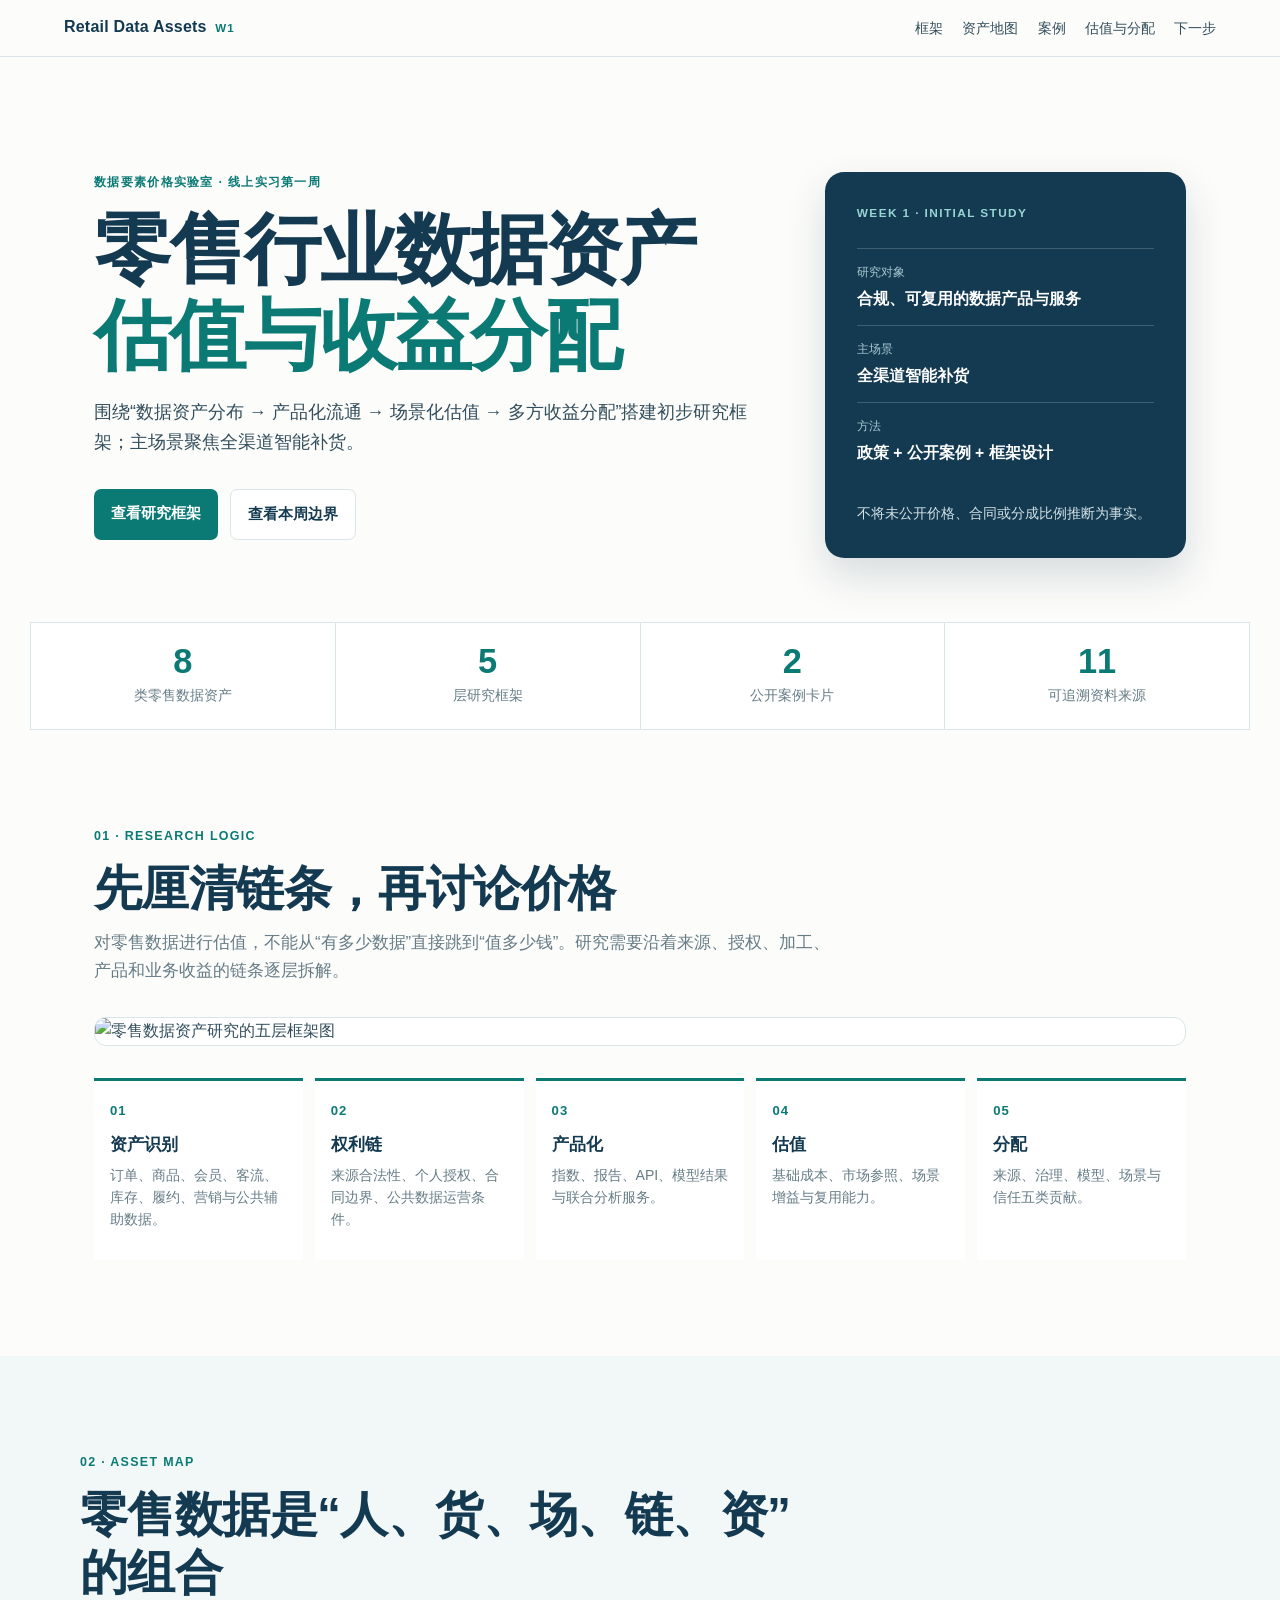
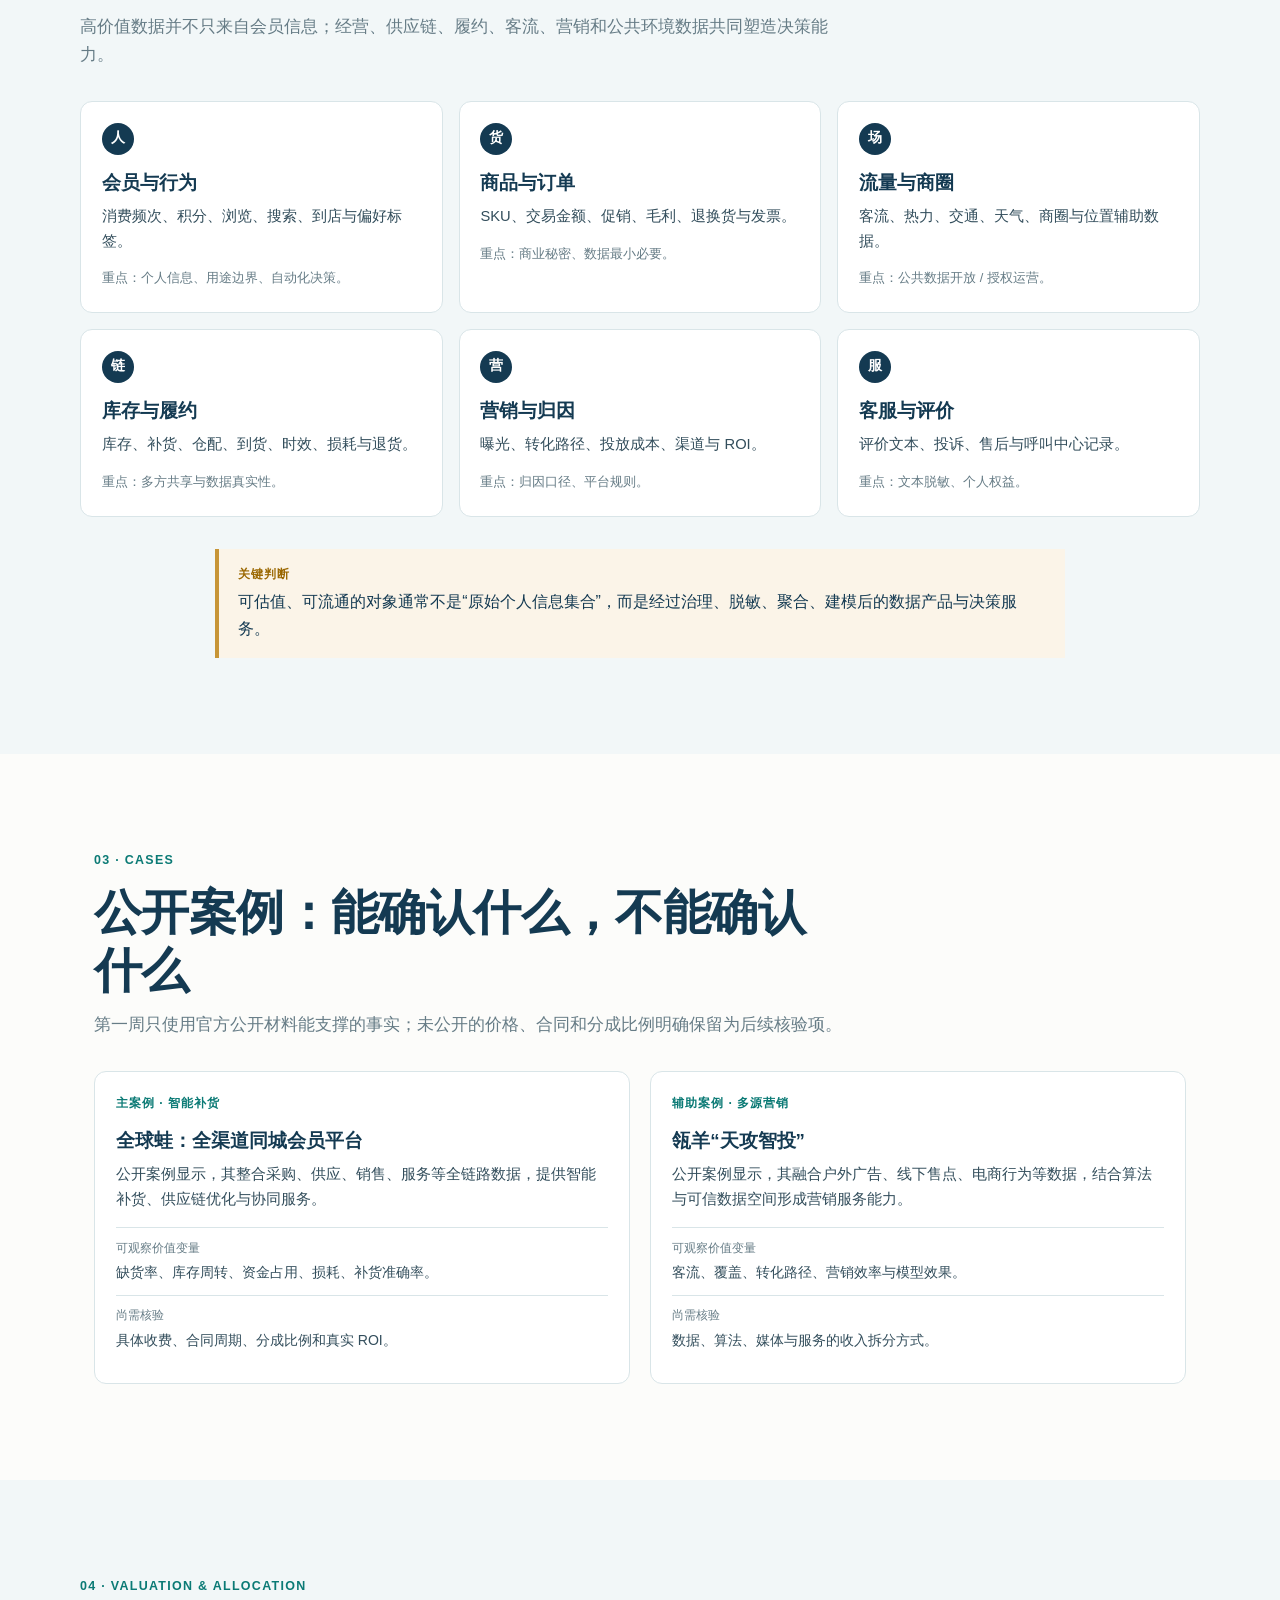
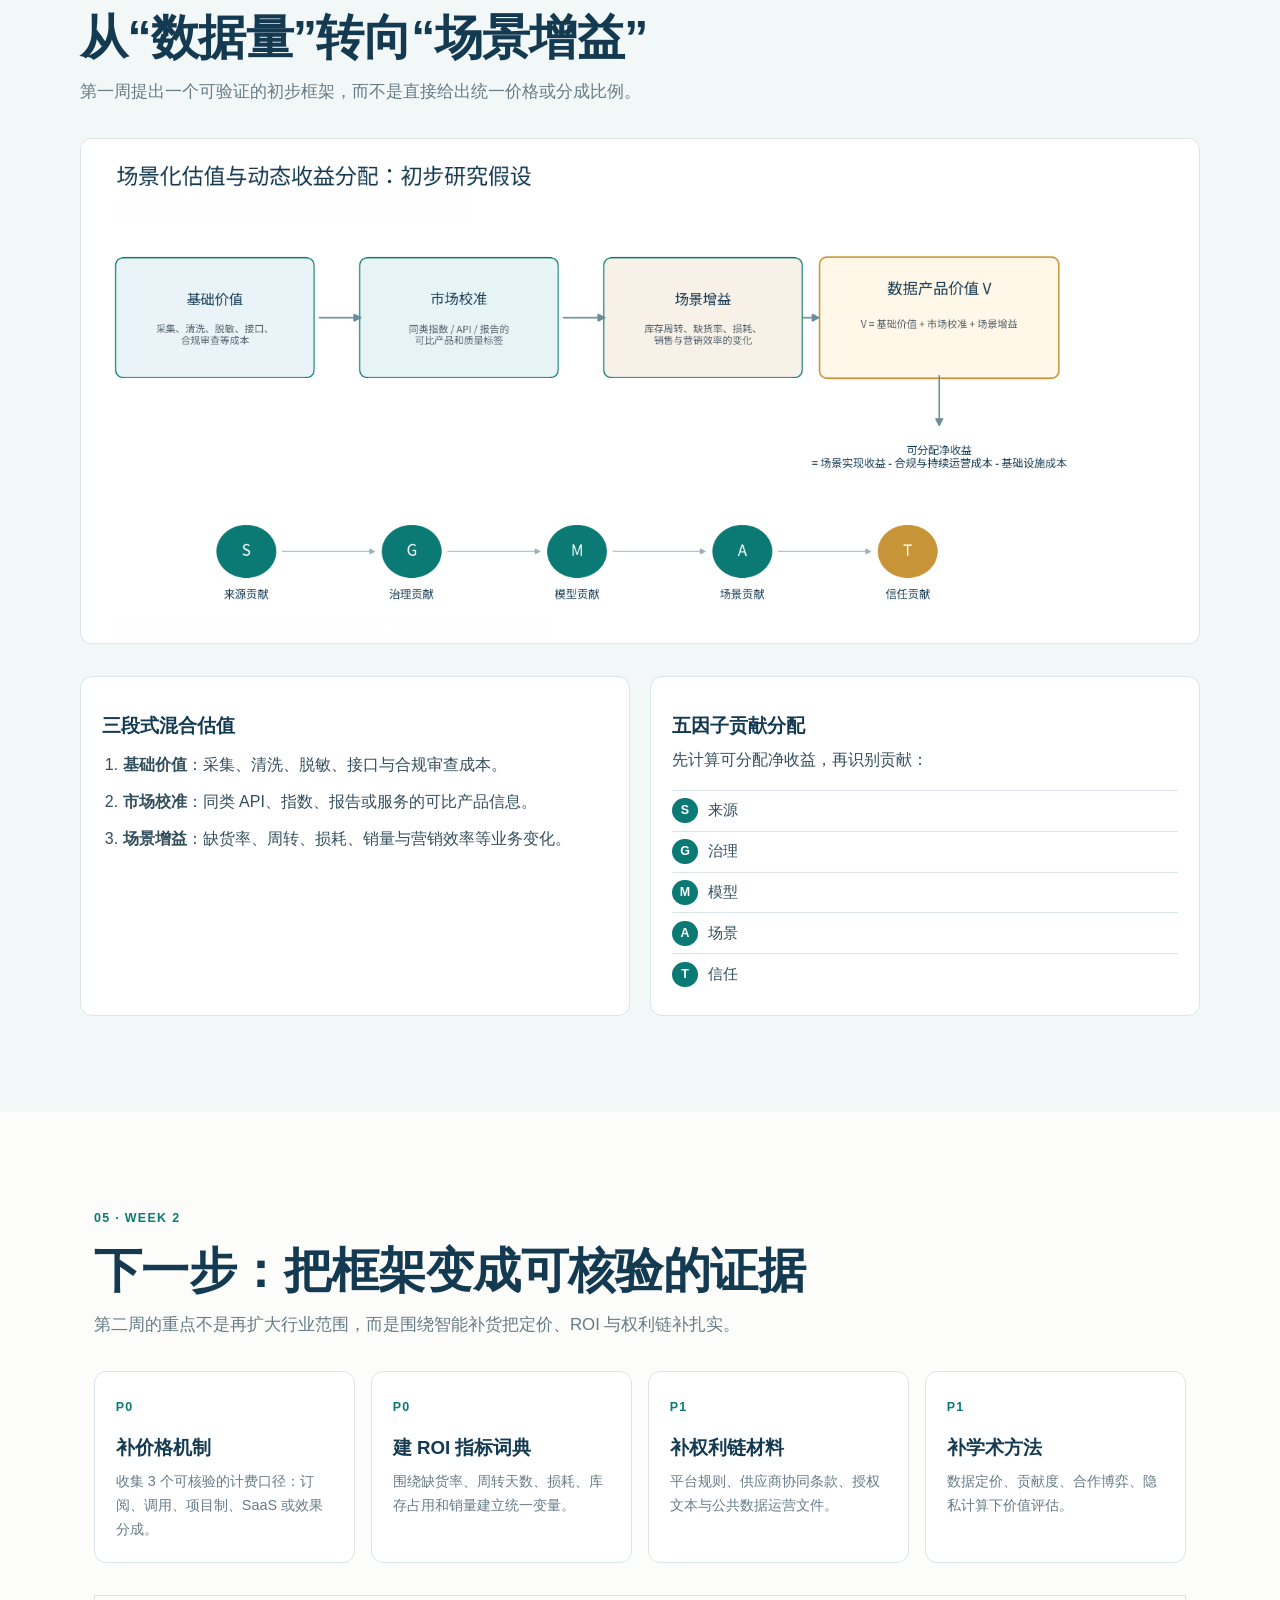
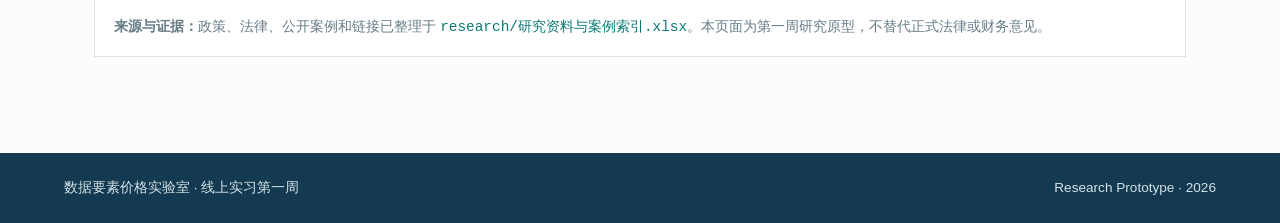
==== index.html @ a91ae18e "Add files via upload" ====
<!doctype html>
<html lang="zh-CN">
<head>
  <meta charset="utf-8">
  <meta name="viewport" content="width=device-width, initial-scale=1">
  <title>零售数据资产研究｜第一周</title>
  <meta name="description" content="数据要素价格实验室线上实习第一周：零售行业数据资产估值与收益分配研究。">
  <link rel="stylesheet" href="style.css">
</head>
<body>
  <header class="site-header">
    <a class="brand" href="#top">Retail Data Assets <span>W1</span></a>
    <nav aria-label="页面导航">
      <a href="#framework">框架</a>
      <a href="#assets">资产地图</a>
      <a href="#cases">案例</a>
      <a href="#valuation">估值与分配</a>
      <a href="#next">下一步</a>
    </nav>
  </header>

  <main id="top">
    <section class="hero">
      <div class="hero-copy">
        <p class="eyebrow">数据要素价格实验室 · 线上实习第一周</p>
        <h1>零售行业数据资产<br><em>估值与收益分配</em></h1>
        <p class="hero-lead">围绕“数据资产分布 → 产品化流通 → 场景化估值 → 多方收益分配”搭建初步研究框架；主场景聚焦全渠道智能补货。</p>
        <div class="hero-actions">
          <a class="button primary" href="#framework">查看研究框架</a>
          <a class="button secondary" href="#next">查看本周边界</a>
        </div>
      </div>
      <aside class="hero-panel">
        <div class="panel-topline">WEEK 1 · INITIAL STUDY</div>
        <dl>
          <div><dt>研究对象</dt><dd>合规、可复用的数据产品与服务</dd></div>
          <div><dt>主场景</dt><dd>全渠道智能补货</dd></div>
          <div><dt>方法</dt><dd>政策 + 公开案例 + 框架设计</dd></div>
        </dl>
        <p class="panel-note">不将未公开价格、合同或分成比例推断为事实。</p>
      </aside>
    </section>

    <section class="metrics" aria-label="研究范围摘要">
      <article><strong>8</strong><span>类零售数据资产</span></article>
      <article><strong>5</strong><span>层研究框架</span></article>
      <article><strong>2</strong><span>公开案例卡片</span></article>
      <article><strong>11</strong><span>可追溯资料来源</span></article>
    </section>

    <section id="framework" class="section">
      <div class="section-intro">
        <p class="eyebrow">01 · RESEARCH LOGIC</p>
        <h2>先厘清链条，再讨论价格</h2>
        <p>对零售数据进行估值，不能从“有多少数据”直接跳到“值多少钱”。研究需要沿着来源、授权、加工、产品和业务收益的链条逐层拆解。</p>
      </div>
      <img class="framework-visual" src="assets/figure_1_framework.png" alt="零售数据资产研究的五层框架图">
      <div class="framework-list">
        <article><b>01</b><h3>资产识别</h3><p>订单、商品、会员、客流、库存、履约、营销与公共辅助数据。</p></article>
        <article><b>02</b><h3>权利链</h3><p>来源合法性、个人授权、合同边界、公共数据运营条件。</p></article>
        <article><b>03</b><h3>产品化</h3><p>指数、报告、API、模型结果与联合分析服务。</p></article>
        <article><b>04</b><h3>估值</h3><p>基础成本、市场参照、场景增益与复用能力。</p></article>
        <article><b>05</b><h3>分配</h3><p>来源、治理、模型、场景与信任五类贡献。</p></article>
      </div>
    </section>

    <section id="assets" class="section band">
      <div class="section-intro">
        <p class="eyebrow">02 · ASSET MAP</p>
        <h2>零售数据是“人、货、场、链、资”的组合</h2>
        <p>高价值数据并不只来自会员信息；经营、供应链、履约、客流、营销和公共环境数据共同塑造决策能力。</p>
      </div>
      <div class="asset-grid">
        <article><span class="asset-tag">人</span><h3>会员与行为</h3><p>消费频次、积分、浏览、搜索、到店与偏好标签。</p><small>重点：个人信息、用途边界、自动化决策。</small></article>
        <article><span class="asset-tag">货</span><h3>商品与订单</h3><p>SKU、交易金额、促销、毛利、退换货与发票。</p><small>重点：商业秘密、数据最小必要。</small></article>
        <article><span class="asset-tag">场</span><h3>流量与商圈</h3><p>客流、热力、交通、天气、商圈与位置辅助数据。</p><small>重点：公共数据开放 / 授权运营。</small></article>
        <article><span class="asset-tag">链</span><h3>库存与履约</h3><p>库存、补货、仓配、到货、时效、损耗与退货。</p><small>重点：多方共享与数据真实性。</small></article>
        <article><span class="asset-tag">营</span><h3>营销与归因</h3><p>曝光、转化路径、投放成本、渠道与 ROI。</p><small>重点：归因口径、平台规则。</small></article>
        <article><span class="asset-tag">服</span><h3>客服与评价</h3><p>评价文本、投诉、售后与呼叫中心记录。</p><small>重点：文本脱敏、个人权益。</small></article>
      </div>
      <div class="insight-callout"><span>关键判断</span>可估值、可流通的对象通常不是“原始个人信息集合”，而是经过治理、脱敏、聚合、建模后的数据产品与决策服务。</div>
    </section>

    <section id="cases" class="section">
      <div class="section-intro">
        <p class="eyebrow">03 · CASES</p>
        <h2>公开案例：能确认什么，不能确认什么</h2>
        <p>第一周只使用官方公开材料能支撑的事实；未公开的价格、合同和分成比例明确保留为后续核验项。</p>
      </div>
      <div class="case-grid">
        <article class="case-card">
          <div class="case-label">主案例 · 智能补货</div>
          <h3>全球蛙：全渠道同城会员平台</h3>
          <p>公开案例显示，其整合采购、供应、销售、服务等全链路数据，提供智能补货、供应链优化与协同服务。</p>
          <dl>
            <div><dt>可观察价值变量</dt><dd>缺货率、库存周转、资金占用、损耗、补货准确率。</dd></div>
            <div><dt>尚需核验</dt><dd>具体收费、合同周期、分成比例和真实 ROI。</dd></div>
          </dl>
        </article>
        <article class="case-card">
          <div class="case-label">辅助案例 · 多源营销</div>
          <h3>瓴羊“天攻智投”</h3>
          <p>公开案例显示，其融合户外广告、线下售点、电商行为等数据，结合算法与可信数据空间形成营销服务能力。</p>
          <dl>
            <div><dt>可观察价值变量</dt><dd>客流、覆盖、转化路径、营销效率与模型效果。</dd></div>
            <div><dt>尚需核验</dt><dd>数据、算法、媒体与服务的收入拆分方式。</dd></div>
          </dl>
        </article>
      </div>
    </section>

    <section id="valuation" class="section band">
      <div class="section-intro">
        <p class="eyebrow">04 · VALUATION & ALLOCATION</p>
        <h2>从“数据量”转向“场景增益”</h2>
        <p>第一周提出一个可验证的初步框架，而不是直接给出统一价格或分成比例。</p>
      </div>
      <img class="framework-visual" src="assets/figure_3_valuation.png" alt="场景化估值与动态收益分配研究假设图">
      <div class="two-col">
        <article>
          <h3>三段式混合估值</h3>
          <ol>
            <li><b>基础价值</b>：采集、清洗、脱敏、接口与合规审查成本。</li>
            <li><b>市场校准</b>：同类 API、指数、报告或服务的可比产品信息。</li>
            <li><b>场景增益</b>：缺货率、周转、损耗、销量与营销效率等业务变化。</li>
          </ol>
        </article>
        <article>
          <h3>五因子贡献分配</h3>
          <p>先计算可分配净收益，再识别贡献：</p>
          <div class="factor-row"><span>S</span>来源</div>
          <div class="factor-row"><span>G</span>治理</div>
          <div class="factor-row"><span>M</span>模型</div>
          <div class="factor-row"><span>A</span>场景</div>
          <div class="factor-row"><span>T</span>信任</div>
        </article>
      </div>
    </section>

    <section id="next" class="section">
      <div class="section-intro">
        <p class="eyebrow">05 · WEEK 2</p>
        <h2>下一步：把框架变成可核验的证据</h2>
        <p>第二周的重点不是再扩大行业范围，而是围绕智能补货把定价、ROI 与权利链补扎实。</p>
      </div>
      <div class="roadmap">
        <article><b>P0</b><h3>补价格机制</h3><p>收集 3 个可核验的计费口径：订阅、调用、项目制、SaaS 或效果分成。</p></article>
        <article><b>P0</b><h3>建 ROI 指标词典</h3><p>围绕缺货率、周转天数、损耗、库存占用和销量建立统一变量。</p></article>
        <article><b>P1</b><h3>补权利链材料</h3><p>平台规则、供应商协同条款、授权文本与公共数据运营文件。</p></article>
        <article><b>P1</b><h3>补学术方法</h3><p>数据定价、贡献度、合作博弈、隐私计算下价值评估。</p></article>
      </div>
      <div class="sources-note">
        <strong>来源与证据：</strong>政策、法律、公开案例和链接已整理于 <code>research/研究资料与案例索引.xlsx</code>。本页面为第一周研究原型，不替代正式法律或财务意见。
      </div>
    </section>
  </main>

  <footer>
    <div>数据要素价格实验室 · 线上实习第一周</div>
    <div>Research Prototype · 2026</div>
  </footer>
  <script src="app.js"></script>
</body>
</html>
---- style.css ----
:root {
  --ink: #143A52;
  --ink-soft: #334E5C;
  --teal: #0B7A75;
  --cyan: #48B7C4;
  --paper: #FCFCFA;
  --mist: #F2F7F8;
  --sand: #FBF4E8;
  --line: #D9E5E8;
  --muted: #667C86;
  --white: #FFFFFF;
}
* { box-sizing: border-box; }
html { scroll-behavior: smooth; }
body {
  margin: 0; background: var(--paper); color: var(--ink-soft);
  font-family: "Noto Sans CJK SC", "Microsoft YaHei", Arial, sans-serif;
  line-height: 1.68;
}
.site-header {
  position: sticky; top: 0; z-index: 20;
  display: flex; justify-content: space-between; align-items: center;
  padding: 0.9rem clamp(1.2rem, 5vw, 5rem);
  background: rgba(252,252,250,.94); border-bottom: 1px solid var(--line);
  backdrop-filter: blur(12px);
}
.brand { color: var(--ink); font-weight: 800; text-decoration: none; letter-spacing: .2px; }
.brand span { margin-left: .25rem; color: var(--teal); font-size: .72rem; letter-spacing: 1px; }
nav { display: flex; gap: 1.2rem; }
nav a { color: var(--ink-soft); text-decoration: none; font-size: .9rem; }
nav a:hover { color: var(--teal); }
.hero {
  display: grid; grid-template-columns: 1.55fr .82fr; gap: 3rem;
  max-width: 1220px; margin: 0 auto; padding: clamp(4.5rem, 9vw, 8rem) clamp(1.25rem, 5vw, 5rem) 4rem;
}
.eyebrow { color: var(--teal); font-size: .78rem; font-weight: 800; letter-spacing: 1.3px; text-transform: uppercase; margin: 0 0 .8rem; }
h1,h2,h3,p { margin-top: 0; }
h1 { color: var(--ink); font-size: clamp(2.55rem, 6vw, 5.1rem); line-height: 1.12; letter-spacing: -1.8px; margin-bottom: 1.2rem; }
h1 em { color: var(--teal); font-style: normal; }
.hero-lead { font-size: 1.12rem; max-width: 43rem; color: var(--ink-soft); }
.hero-actions { display: flex; flex-wrap: wrap; gap: .8rem; margin-top: 2rem; }
.button { display: inline-block; text-decoration: none; padding: .75rem 1.05rem; border-radius: .45rem; font-weight: 700; font-size: .92rem; }
.primary { background: var(--teal); color: var(--white); }
.secondary { border: 1px solid var(--line); color: var(--ink); background: var(--white); }
.hero-panel { background: var(--ink); color: var(--white); border-radius: 1.2rem; padding: 2rem; align-self: end; box-shadow: 0 18px 40px rgba(20,58,82,.16); }
.panel-topline { color: #98D4D2; font-size: .74rem; letter-spacing: 1.4px; font-weight: 800; }
.hero-panel dl { margin: 1.5rem 0; }
.hero-panel dl div { border-top: 1px solid rgba(255,255,255,.18); padding: .8rem 0; }
.hero-panel dt { color: #A8C9D0; font-size: .78rem; }
.hero-panel dd { margin: .2rem 0 0; font-weight: 700; font-size: .98rem; }
.panel-note { color: #D2E1E5; font-size: .85rem; margin: 0; }
.metrics { display: grid; grid-template-columns: repeat(4,1fr); gap: 1px; max-width: 1220px; margin: 0 auto; background: var(--line); border: 1px solid var(--line); }
.metrics article { background: var(--white); text-align: center; padding: 1.35rem .8rem; }
.metrics strong { display:block; font-size: 2.15rem; color: var(--teal); line-height: 1; }
.metrics span { display:block; font-size: .86rem; color: var(--muted); margin-top: .35rem; }
.section { max-width: 1220px; margin: 0 auto; padding: 6rem clamp(1.25rem, 5vw, 5rem); }
.section-intro { max-width: 47rem; margin-bottom: 2rem; }
.section h2 { color: var(--ink); font-size: clamp(1.85rem,4vw,3rem); line-height:1.2; letter-spacing:-.6px; margin-bottom:.7rem; }
.section-intro > p:last-child { color: var(--muted); font-size:1.05rem; }
.band { max-width: none; background: var(--mist); padding-left: max(1.25rem, calc((100% - 1120px)/2)); padding-right: max(1.25rem, calc((100% - 1120px)/2)); }
.framework-visual { display:block; width:100%; margin: 1rem 0 2rem; border:1px solid var(--line); border-radius: .75rem; background: var(--white); }
.framework-list { display:grid; grid-template-columns: repeat(5,1fr); gap:.75rem; }
.framework-list article { border-top: 3px solid var(--teal); background:var(--white); padding:1rem; min-height: 11.4rem; }
.framework-list b { color:var(--teal); font-size:.82rem; letter-spacing:1px; }
.framework-list h3 { color:var(--ink); margin:.45rem 0 .35rem; font-size:1.05rem; }
.framework-list p { color:var(--muted); font-size:.88rem; line-height:1.55; margin:0; }
.asset-grid { display:grid; grid-template-columns: repeat(3,1fr); gap: 1rem; }
.asset-grid article, .case-card, .two-col article, .roadmap article { background:var(--white); border:1px solid var(--line); border-radius:.75rem; padding:1.3rem; }
.asset-tag { display:inline-flex; width:2rem; height:2rem; align-items:center; justify-content:center; border-radius:50%; background:var(--ink); color:var(--white); font-size:.85rem; font-weight:800; }
.asset-grid h3, .case-card h3, .two-col h3, .roadmap h3 { color:var(--ink); margin: .75rem 0 .35rem; }
.asset-grid p, .case-card p { color:var(--ink-soft); font-size:.92rem; margin-bottom:.7rem; }
.asset-grid small { color:var(--muted); font-size:.8rem; }
.insight-callout { max-width: 850px; margin: 2rem auto 0; color: var(--ink); background: var(--sand); border-left: 4px solid #C79537; padding: 1rem 1.2rem; }
.insight-callout span { display:block; color:#9A6700; font-size:.72rem; font-weight:800; letter-spacing:1px; text-transform:uppercase; margin-bottom:.3rem; }
.case-grid, .two-col { display:grid; grid-template-columns: repeat(2,1fr); gap:1.3rem; }
.case-label { color:var(--teal); font-size:.76rem; font-weight:800; letter-spacing:1px; }
.case-card dl { margin: 1rem 0 0; }
.case-card dl div { border-top:1px solid var(--line); padding:.6rem 0; }
.case-card dt { color:var(--muted); font-size:.75rem; }
.case-card dd { margin:.2rem 0 0; font-size:.88rem; color:var(--ink-soft); }
.two-col ol { margin:0; padding-left:1.3rem; }
.two-col li { margin:.65rem 0; color:var(--ink-soft); }
.factor-row { display:flex; align-items:center; gap:.65rem; border-top:1px solid var(--line); padding:.45rem 0; font-size:.92rem; }
.factor-row span { display:inline-flex; align-items:center; justify-content:center; width:1.6rem; height:1.6rem; border-radius:50%; background:var(--teal); color:var(--white); font-size:.78rem; font-weight:800; }
.roadmap { display:grid; grid-template-columns: repeat(4,1fr); gap:1rem; }
.roadmap b { color:var(--teal); font-size:.78rem; letter-spacing:1.2px; }
.roadmap p { color:var(--muted); font-size:.9rem; margin-bottom:0; }
.sources-note { margin-top:2rem; padding:1.1rem 1.2rem; border:1px solid var(--line); background:var(--white); font-size:.9rem; color:var(--muted); }
code { color:var(--teal); }
footer { background:var(--ink); color:#D2E1E5; display:flex; justify-content:space-between; gap:1rem; padding:1.5rem clamp(1.25rem,5vw,5rem); font-size:.85rem; }

@media (max-width: 900px) {
  nav { display:none; }
  .hero { grid-template-columns:1fr; gap:2rem; }
  .metrics { grid-template-columns:repeat(2,1fr); margin:0 1.25rem; }
  .framework-list, .roadmap { grid-template-columns:repeat(2,1fr); }
  .asset-grid { grid-template-columns:repeat(2,1fr); }
}
@media (max-width: 600px) {
  .hero { padding-top:4rem; }
  .metrics { margin:0; }
  .framework-list, .asset-grid, .case-grid, .two-col, .roadmap { grid-template-columns:1fr; }
  .section { padding-top:4.25rem; padding-bottom:4.25rem; }
  footer { flex-direction:column; }
}
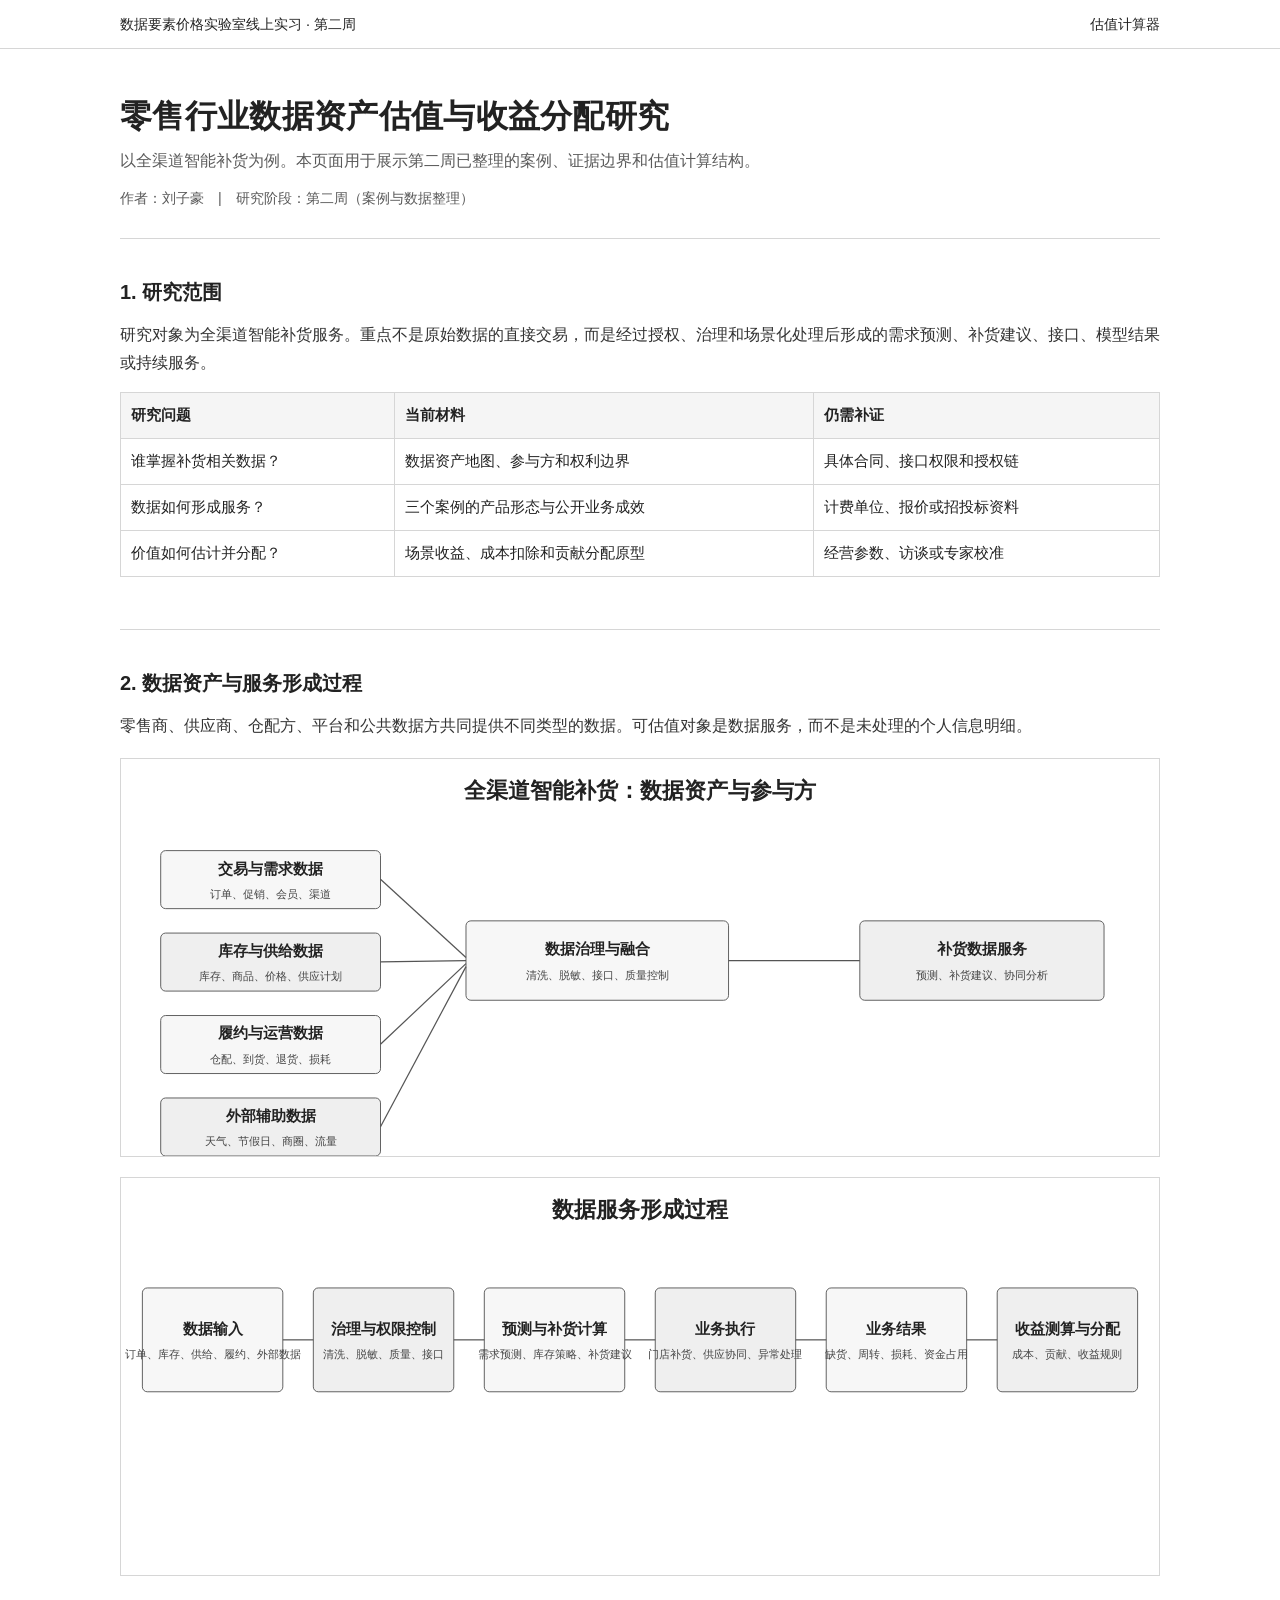
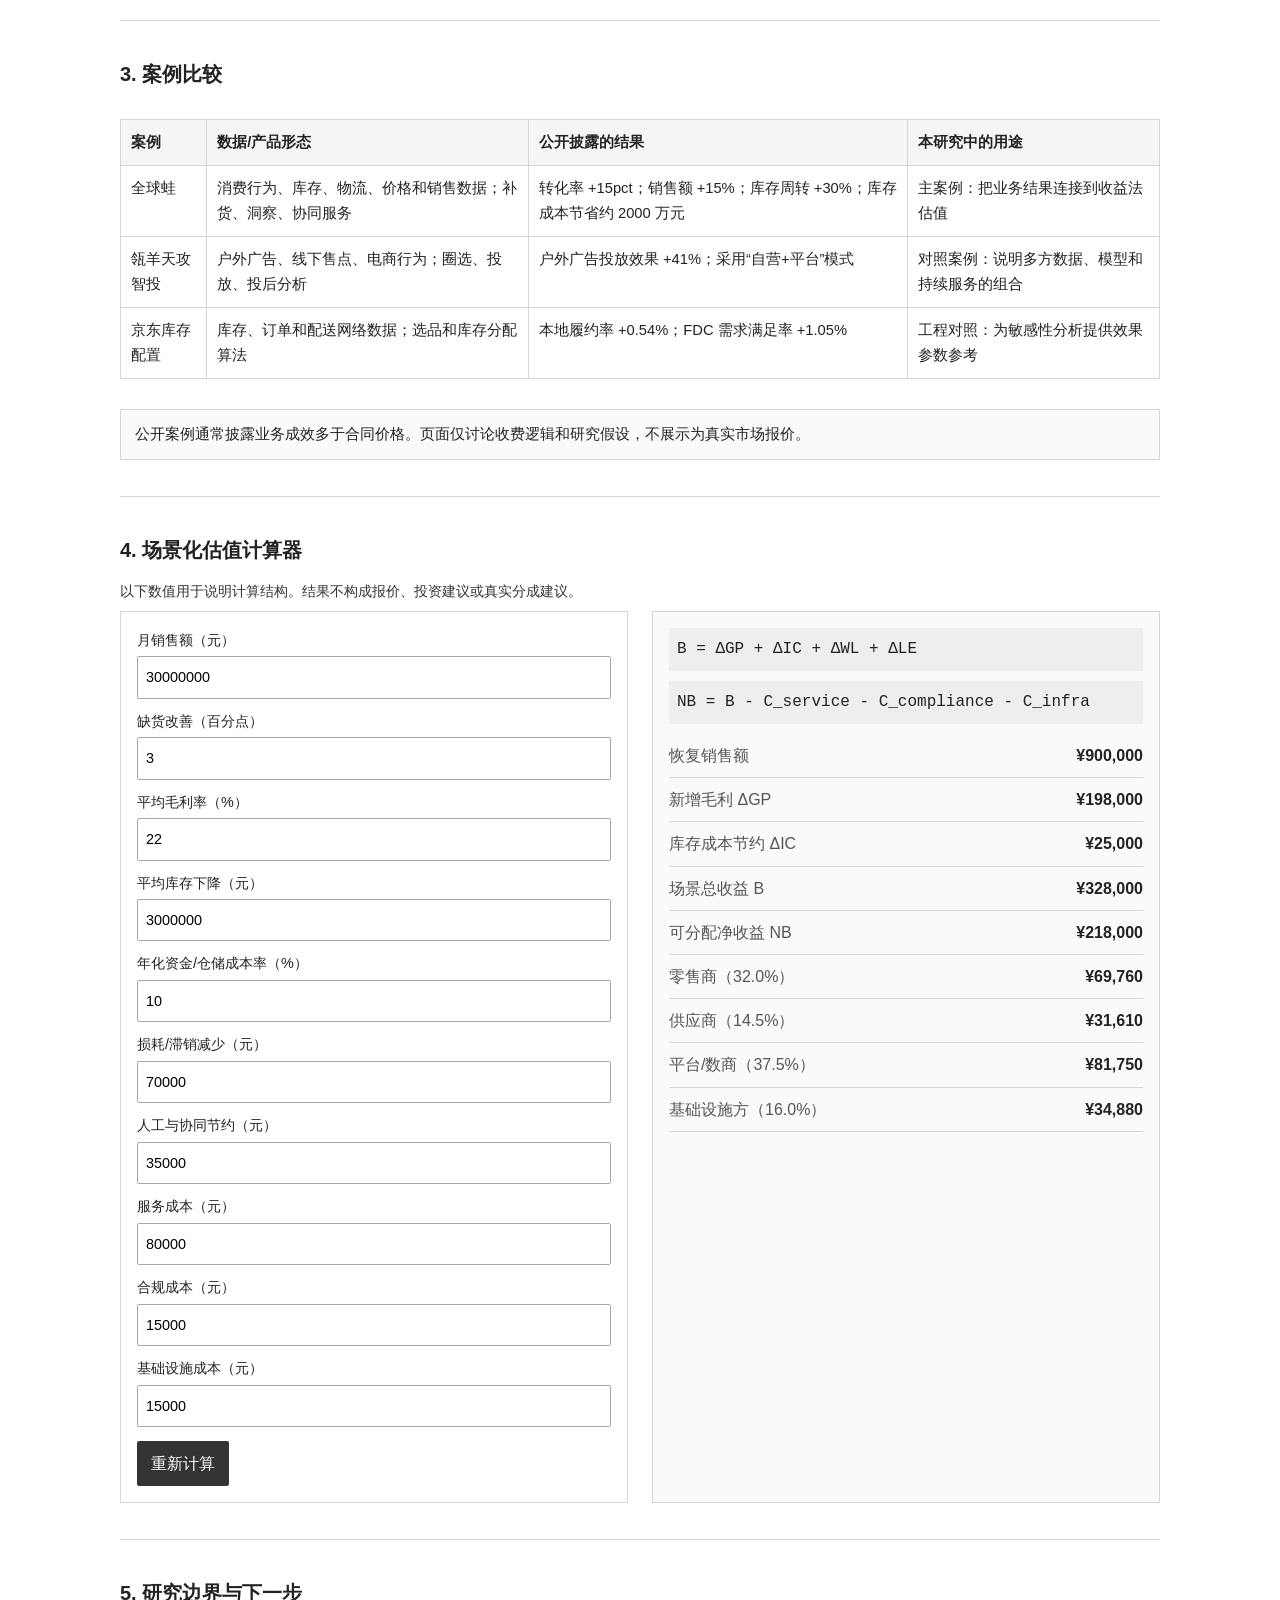
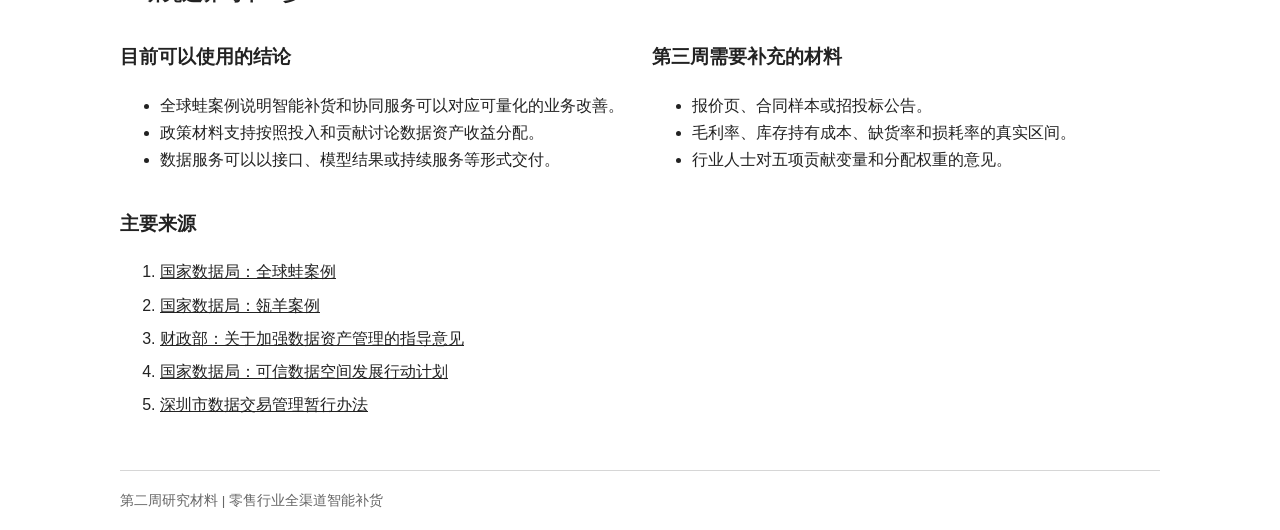
==== commit 455d2c8e: "Add files via upload" ====
--- a/index.html
+++ b/index.html
@@ -1,164 +1 @@
-<!doctype html>
-<html lang="zh-CN">
-<head>
-  <meta charset="utf-8">
-  <meta name="viewport" content="width=device-width, initial-scale=1">
-  <title>零售数据资产研究｜第一周</title>
-  <meta name="description" content="数据要素价格实验室线上实习第一周：零售行业数据资产估值与收益分配研究。">
-  <link rel="stylesheet" href="style.css">
-</head>
-<body>
-  <header class="site-header">
-    <a class="brand" href="#top">Retail Data Assets <span>W1</span></a>
-    <nav aria-label="页面导航">
-      <a href="#framework">框架</a>
-      <a href="#assets">资产地图</a>
-      <a href="#cases">案例</a>
-      <a href="#valuation">估值与分配</a>
-      <a href="#next">下一步</a>
-    </nav>
-  </header>
-
-  <main id="top">
-    <section class="hero">
-      <div class="hero-copy">
-        <p class="eyebrow">数据要素价格实验室 · 线上实习第一周</p>
-        <h1>零售行业数据资产<br><em>估值与收益分配</em></h1>
-        <p class="hero-lead">围绕“数据资产分布 → 产品化流通 → 场景化估值 → 多方收益分配”搭建初步研究框架；主场景聚焦全渠道智能补货。</p>
-        <div class="hero-actions">
-          <a class="button primary" href="#framework">查看研究框架</a>
-          <a class="button secondary" href="#next">查看本周边界</a>
-        </div>
-      </div>
-      <aside class="hero-panel">
-        <div class="panel-topline">WEEK 1 · INITIAL STUDY</div>
-        <dl>
-          <div><dt>研究对象</dt><dd>合规、可复用的数据产品与服务</dd></div>
-          <div><dt>主场景</dt><dd>全渠道智能补货</dd></div>
-          <div><dt>方法</dt><dd>政策 + 公开案例 + 框架设计</dd></div>
-        </dl>
-        <p class="panel-note">不将未公开价格、合同或分成比例推断为事实。</p>
-      </aside>
-    </section>
-
-    <section class="metrics" aria-label="研究范围摘要">
-      <article><strong>8</strong><span>类零售数据资产</span></article>
-      <article><strong>5</strong><span>层研究框架</span></article>
-      <article><strong>2</strong><span>公开案例卡片</span></article>
-      <article><strong>11</strong><span>可追溯资料来源</span></article>
-    </section>
-
-    <section id="framework" class="section">
-      <div class="section-intro">
-        <p class="eyebrow">01 · RESEARCH LOGIC</p>
-        <h2>先厘清链条，再讨论价格</h2>
-        <p>对零售数据进行估值，不能从“有多少数据”直接跳到“值多少钱”。研究需要沿着来源、授权、加工、产品和业务收益的链条逐层拆解。</p>
-      </div>
-      <img class="framework-visual" src="assets/figure_1_framework.png" alt="零售数据资产研究的五层框架图">
-      <div class="framework-list">
-        <article><b>01</b><h3>资产识别</h3><p>订单、商品、会员、客流、库存、履约、营销与公共辅助数据。</p></article>
-        <article><b>02</b><h3>权利链</h3><p>来源合法性、个人授权、合同边界、公共数据运营条件。</p></article>
-        <article><b>03</b><h3>产品化</h3><p>指数、报告、API、模型结果与联合分析服务。</p></article>
-        <article><b>04</b><h3>估值</h3><p>基础成本、市场参照、场景增益与复用能力。</p></article>
-        <article><b>05</b><h3>分配</h3><p>来源、治理、模型、场景与信任五类贡献。</p></article>
-      </div>
-    </section>
-
-    <section id="assets" class="section band">
-      <div class="section-intro">
-        <p class="eyebrow">02 · ASSET MAP</p>
-        <h2>零售数据是“人、货、场、链、资”的组合</h2>
-        <p>高价值数据并不只来自会员信息；经营、供应链、履约、客流、营销和公共环境数据共同塑造决策能力。</p>
-      </div>
-      <div class="asset-grid">
-        <article><span class="asset-tag">人</span><h3>会员与行为</h3><p>消费频次、积分、浏览、搜索、到店与偏好标签。</p><small>重点：个人信息、用途边界、自动化决策。</small></article>
-        <article><span class="asset-tag">货</span><h3>商品与订单</h3><p>SKU、交易金额、促销、毛利、退换货与发票。</p><small>重点：商业秘密、数据最小必要。</small></article>
-        <article><span class="asset-tag">场</span><h3>流量与商圈</h3><p>客流、热力、交通、天气、商圈与位置辅助数据。</p><small>重点：公共数据开放 / 授权运营。</small></article>
-        <article><span class="asset-tag">链</span><h3>库存与履约</h3><p>库存、补货、仓配、到货、时效、损耗与退货。</p><small>重点：多方共享与数据真实性。</small></article>
-        <article><span class="asset-tag">营</span><h3>营销与归因</h3><p>曝光、转化路径、投放成本、渠道与 ROI。</p><small>重点：归因口径、平台规则。</small></article>
-        <article><span class="asset-tag">服</span><h3>客服与评价</h3><p>评价文本、投诉、售后与呼叫中心记录。</p><small>重点：文本脱敏、个人权益。</small></article>
-      </div>
-      <div class="insight-callout"><span>关键判断</span>可估值、可流通的对象通常不是“原始个人信息集合”，而是经过治理、脱敏、聚合、建模后的数据产品与决策服务。</div>
-    </section>
-
-    <section id="cases" class="section">
-      <div class="section-intro">
-        <p class="eyebrow">03 · CASES</p>
-        <h2>公开案例：能确认什么，不能确认什么</h2>
-        <p>第一周只使用官方公开材料能支撑的事实；未公开的价格、合同和分成比例明确保留为后续核验项。</p>
-      </div>
-      <div class="case-grid">
-        <article class="case-card">
-          <div class="case-label">主案例 · 智能补货</div>
-          <h3>全球蛙：全渠道同城会员平台</h3>
-          <p>公开案例显示，其整合采购、供应、销售、服务等全链路数据，提供智能补货、供应链优化与协同服务。</p>
-          <dl>
-            <div><dt>可观察价值变量</dt><dd>缺货率、库存周转、资金占用、损耗、补货准确率。</dd></div>
-            <div><dt>尚需核验</dt><dd>具体收费、合同周期、分成比例和真实 ROI。</dd></div>
-          </dl>
-        </article>
-        <article class="case-card">
-          <div class="case-label">辅助案例 · 多源营销</div>
-          <h3>瓴羊“天攻智投”</h3>
-          <p>公开案例显示，其融合户外广告、线下售点、电商行为等数据，结合算法与可信数据空间形成营销服务能力。</p>
-          <dl>
-            <div><dt>可观察价值变量</dt><dd>客流、覆盖、转化路径、营销效率与模型效果。</dd></div>
-            <div><dt>尚需核验</dt><dd>数据、算法、媒体与服务的收入拆分方式。</dd></div>
-          </dl>
-        </article>
-      </div>
-    </section>
-
-    <section id="valuation" class="section band">
-      <div class="section-intro">
-        <p class="eyebrow">04 · VALUATION & ALLOCATION</p>
-        <h2>从“数据量”转向“场景增益”</h2>
-        <p>第一周提出一个可验证的初步框架，而不是直接给出统一价格或分成比例。</p>
-      </div>
-      <img class="framework-visual" src="assets/figure_3_valuation.png" alt="场景化估值与动态收益分配研究假设图">
-      <div class="two-col">
-        <article>
-          <h3>三段式混合估值</h3>
-          <ol>
-            <li><b>基础价值</b>：采集、清洗、脱敏、接口与合规审查成本。</li>
-            <li><b>市场校准</b>：同类 API、指数、报告或服务的可比产品信息。</li>
-            <li><b>场景增益</b>：缺货率、周转、损耗、销量与营销效率等业务变化。</li>
-          </ol>
-        </article>
-        <article>
-          <h3>五因子贡献分配</h3>
-          <p>先计算可分配净收益，再识别贡献：</p>
-          <div class="factor-row"><span>S</span>来源</div>
-          <div class="factor-row"><span>G</span>治理</div>
-          <div class="factor-row"><span>M</span>模型</div>
-          <div class="factor-row"><span>A</span>场景</div>
-          <div class="factor-row"><span>T</span>信任</div>
-        </article>
-      </div>
-    </section>
-
-    <section id="next" class="section">
-      <div class="section-intro">
-        <p class="eyebrow">05 · WEEK 2</p>
-        <h2>下一步：把框架变成可核验的证据</h2>
-        <p>第二周的重点不是再扩大行业范围，而是围绕智能补货把定价、ROI 与权利链补扎实。</p>
-      </div>
-      <div class="roadmap">
-        <article><b>P0</b><h3>补价格机制</h3><p>收集 3 个可核验的计费口径：订阅、调用、项目制、SaaS 或效果分成。</p></article>
-        <article><b>P0</b><h3>建 ROI 指标词典</h3><p>围绕缺货率、周转天数、损耗、库存占用和销量建立统一变量。</p></article>
-        <article><b>P1</b><h3>补权利链材料</h3><p>平台规则、供应商协同条款、授权文本与公共数据运营文件。</p></article>
-        <article><b>P1</b><h3>补学术方法</h3><p>数据定价、贡献度、合作博弈、隐私计算下价值评估。</p></article>
-      </div>
-      <div class="sources-note">
-        <strong>来源与证据：</strong>政策、法律、公开案例和链接已整理于 <code>research/研究资料与案例索引.xlsx</code>。本页面为第一周研究原型，不替代正式法律或财务意见。
-      </div>
-    </section>
-  </main>
-
-  <footer>
-    <div>数据要素价格实验室 · 线上实习第一周</div>
-    <div>Research Prototype · 2026</div>
-  </footer>
-  <script src="app.js"></script>
-</body>
-</html>
+<!doctype html><html lang="zh-CN"><head><meta charset="utf-8"><meta name="viewport" content="width=device-width,initial-scale=1"><title>全渠道智能补货研究（第二周）</title><link rel="stylesheet" href="styles.css"></head><body><div class="topbar"><div class="topbar-inner"><span>数据要素价格实验室线上实习 · 第二周</span><a href="#calculator">估值计算器</a></div></div><main class="container"><header class="page-head"><h1>零售行业数据资产估值与收益分配研究</h1><p>以全渠道智能补货为例。本页面用于展示第二周已整理的案例、证据边界和估值计算结构。</p><div class="meta">作者：刘子豪　|　研究阶段：第二周（案例与数据整理）</div></header><section class="section"><h2>1. 研究范围</h2><p>研究对象为全渠道智能补货服务。重点不是原始数据的直接交易，而是经过授权、治理和场景化处理后形成的需求预测、补货建议、接口、模型结果或持续服务。</p><table><thead><tr><th>研究问题</th><th>当前材料</th><th>仍需补证</th></tr></thead><tbody><tr><td>谁掌握补货相关数据？</td><td>数据资产地图、参与方和权利边界</td><td>具体合同、接口权限和授权链</td></tr><tr><td>数据如何形成服务？</td><td>三个案例的产品形态与公开业务成效</td><td>计费单位、报价或招投标资料</td></tr><tr><td>价值如何估计并分配？</td><td>场景收益、成本扣除和贡献分配原型</td><td>经营参数、访谈或专家校准</td></tr></tbody></table></section><section class="section"><h2>2. 数据资产与服务形成过程</h2><p>零售商、供应商、仓配方、平台和公共数据方共同提供不同类型的数据。可估值对象是数据服务，而不是未处理的个人信息明细。</p><img class="figure" src="assets/data_asset_map.svg" alt="数据资产与参与方"><img class="figure" src="assets/data_flow.svg" alt="数据服务形成过程"></section><section class="section"><h2>3. 案例比较</h2><div class="case-table"><table><thead><tr><th>案例</th><th>数据/产品形态</th><th>公开披露的结果</th><th>本研究中的用途</th></tr></thead><tbody><tr><td>全球蛙</td><td>消费行为、库存、物流、价格和销售数据；补货、洞察、协同服务</td><td>转化率 +15pct；销售额 +15%；库存周转 +30%；库存成本节省约 2000 万元</td><td>主案例：把业务结果连接到收益法估值</td></tr><tr><td>瓴羊天攻智投</td><td>户外广告、线下售点、电商行为；圈选、投放、投后分析</td><td>户外广告投放效果 +41%；采用“自营+平台”模式</td><td>对照案例：说明多方数据、模型和持续服务的组合</td></tr><tr><td>京东库存配置</td><td>库存、订单和配送网络数据；选品和库存分配算法</td><td>本地履约率 +0.54%；FDC 需求满足率 +1.05%</td><td>工程对照：为敏感性分析提供效果参数参考</td></tr></tbody></table></div><div class="note">公开案例通常披露业务成效多于合同价格。页面仅讨论收费逻辑和研究假设，不展示为真实市场报价。</div></section><section class="section" id="calculator"><h2>4. 场景化估值计算器</h2><p class="small">以下数值用于说明计算结构。结果不构成报价、投资建议或真实分成建议。</p><div class="calc-wrap"><form class="calc-form" id="calcForm"><label>月销售额（元）<input id="sales" type="number" value="30000000" min="0" step="10000"></label><label>缺货改善（百分点）<input id="stockout" type="number" value="3" min="0" max="100" step="0.1"></label><label>平均毛利率（%）<input id="margin" type="number" value="22" min="0" max="100" step="0.1"></label><label>平均库存下降（元）<input id="inventory" type="number" value="3000000" min="0" step="10000"></label><label>年化资金/仓储成本率（%）<input id="carry" type="number" value="10" min="0" max="100" step="0.1"></label><label>损耗/滞销减少（元）<input id="waste" type="number" value="70000" min="0" step="1000"></label><label>人工与协同节约（元）<input id="labor" type="number" value="35000" min="0" step="1000"></label><label>服务成本（元）<input id="service" type="number" value="80000" min="0" step="1000"></label><label>合规成本（元）<input id="compliance" type="number" value="15000" min="0" step="1000"></label><label>基础设施成本（元）<input id="infra" type="number" value="15000" min="0" step="1000"></label><button type="submit">重新计算</button></form><div class="result"><div class="formula">B = ΔGP + ΔIC + ΔWL + ΔLE</div><div class="formula">NB = B - C_service - C_compliance - C_infra</div><dl><div><dt>恢复销售额</dt><dd id="recoveredSales">-</dd></div><div><dt>新增毛利 ΔGP</dt><dd id="grossProfit">-</dd></div><div><dt>库存成本节约 ΔIC</dt><dd id="inventorySaving">-</dd></div><div><dt>场景总收益 B</dt><dd id="benefit">-</dd></div><div><dt>可分配净收益 NB</dt><dd id="netBenefit">-</dd></div><div><dt>零售商（32.0%）</dt><dd id="retailerShare">-</dd></div><div><dt>供应商（14.5%）</dt><dd id="supplierShare">-</dd></div><div><dt>平台/数商（37.5%）</dt><dd id="platformShare">-</dd></div><div><dt>基础设施方（16.0%）</dt><dd id="infraShare">-</dd></div></dl></div></div></section><section class="section"><h2>5. 研究边界与下一步</h2><div class="grid-2"><div><h3>目前可以使用的结论</h3><ul><li>全球蛙案例说明智能补货和协同服务可以对应可量化的业务改善。</li><li>政策材料支持按照投入和贡献讨论数据资产收益分配。</li><li>数据服务可以以接口、模型结果或持续服务等形式交付。</li></ul></div><div><h3>第三周需要补充的材料</h3><ul><li>报价页、合同样本或招投标公告。</li><li>毛利率、库存持有成本、缺货率和损耗率的真实区间。</li><li>行业人士对五项贡献变量和分配权重的意见。</li></ul></div></div><h3>主要来源</h3><ol class="references"><li><a href="https://www.nda.gov.cn/sjj/zhuanti/ztsjysx/sjysal/0918/20240918140928064199012_pc.html" target="_blank">国家数据局：全球蛙案例</a></li><li><a href="https://www.nda.gov.cn/sjj/ywpd/zcgh/0124/20250124163706329985560_pc.html" target="_blank">国家数据局：瓴羊案例</a></li><li><a href="https://zcpgzx.mof.gov.cn/zcfg/202401/t20240112_3925778.htm" target="_blank">财政部：关于加强数据资产管理的指导意见</a></li><li><a href="https://www.nda.gov.cn/sjj/xxgk/gknr/ghjh/1125/ff808081-92b8a4f1-0193-612f2a6d-04c4.pdf" target="_blank">国家数据局：可信数据空间发展行动计划</a></li><li><a href="https://fgw.sz.gov.cn/gkmlpt/content/10/10454/post_10454243.html" target="_blank">深圳市数据交易管理暂行办法</a></li></ol></section><footer>第二周研究材料 | 零售行业全渠道智能补货</footer></main><script src="app.js"></script></body></html>
--- a/styles.css
+++ b/styles.css
@@ -0,0 +1,2 @@
+
+:root{--ink:#222;--muted:#5a5a5a;--line:#d6d6d6;--light:#f5f5f5;--lighter:#fafafa;--focus:#444}*{box-sizing:border-box}html{scroll-behavior:smooth}body{margin:0;background:#fff;color:var(--ink);font-family:"Noto Sans CJK SC","Microsoft YaHei",Arial,sans-serif;line-height:1.7}.topbar{border-bottom:1px solid var(--line);background:#fff}.topbar-inner{max-width:1080px;margin:0 auto;padding:12px 20px;display:flex;justify-content:space-between;align-items:center;font-size:.9rem}.topbar a{color:#222;text-decoration:none}.container{max-width:1080px;margin:0 auto;padding:0 20px}.page-head{padding:46px 0 28px;border-bottom:1px solid var(--line)}.page-head h1{font-size:2rem;line-height:1.35;margin:0 0 8px;font-weight:600;letter-spacing:.01em}.page-head p{margin:0;color:var(--muted);max-width:800px}.meta{font-size:.9rem;color:var(--muted);margin-top:12px}.section{padding:36px 0;border-bottom:1px solid var(--line)}.section h2{font-size:1.25rem;margin:0 0 12px;font-weight:600}.section p{margin:7px 0;color:#333}.small{font-size:.9rem;color:var(--muted)}table{width:100%;border-collapse:collapse;margin:16px 0;font-size:.92rem}th,td{border:1px solid var(--line);padding:10px;vertical-align:top;text-align:left}th{background:var(--light);font-weight:600}.grid-2{display:grid;grid-template-columns:1fr 1fr;gap:24px}.figure{width:100%;border:1px solid var(--line);margin-top:12px;background:#fff}.case-table{overflow-x:auto}.note{border:1px solid var(--line);background:var(--lighter);padding:12px 14px;margin-top:14px;font-size:.92rem}.calc-wrap{display:grid;grid-template-columns:1fr 1fr;gap:24px}.calc-form{border:1px solid var(--line);padding:16px;background:#fff}.calc-form label{display:block;font-size:.9rem;margin:0 0 10px}.calc-form input{display:block;width:100%;margin-top:4px;padding:8px;border:1px solid #aaa;border-radius:2px;font:inherit}.calc-form button{background:#333;color:#fff;border:0;padding:9px 14px;border-radius:2px;font:inherit;cursor:pointer;margin-top:4px}.result{border:1px solid var(--line);padding:16px;background:var(--lighter)}.formula{font-family:ui-monospace,SFMono-Regular,Consolas,monospace;background:#eee;padding:8px;margin:0 0 10px;white-space:nowrap;overflow:auto}.result dl{margin:0}.result dl div{display:flex;justify-content:space-between;gap:12px;border-bottom:1px solid var(--line);padding:8px 0}.result dt{color:#555}.result dd{margin:0;font-weight:600}.references li{margin:6px 0}.references a{color:#222;word-break:break-all}footer{padding:18px 0;color:#666;font-size:.85rem}@media(max-width:760px){.grid-2,.calc-wrap{grid-template-columns:1fr}.topbar-inner{gap:12px}.page-head{padding-top:32px}.page-head h1{font-size:1.55rem}table{font-size:.83rem}}
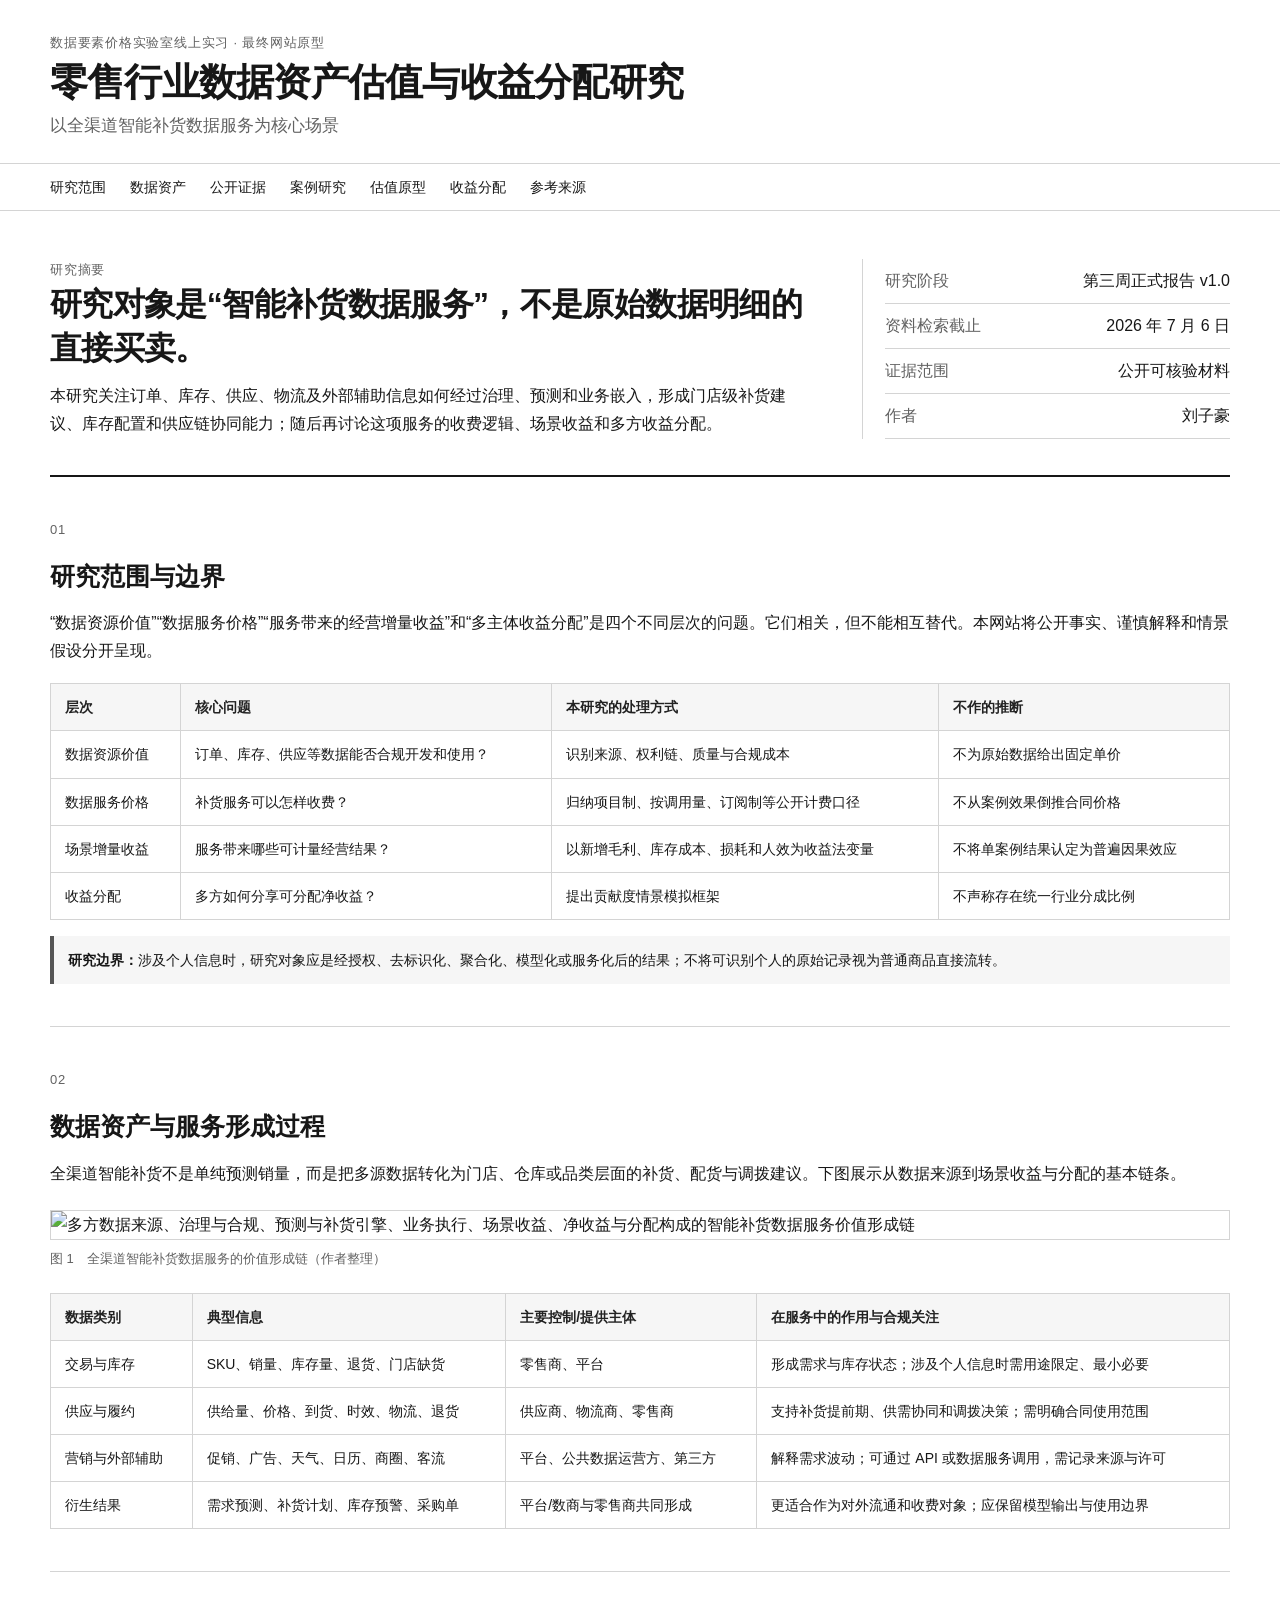
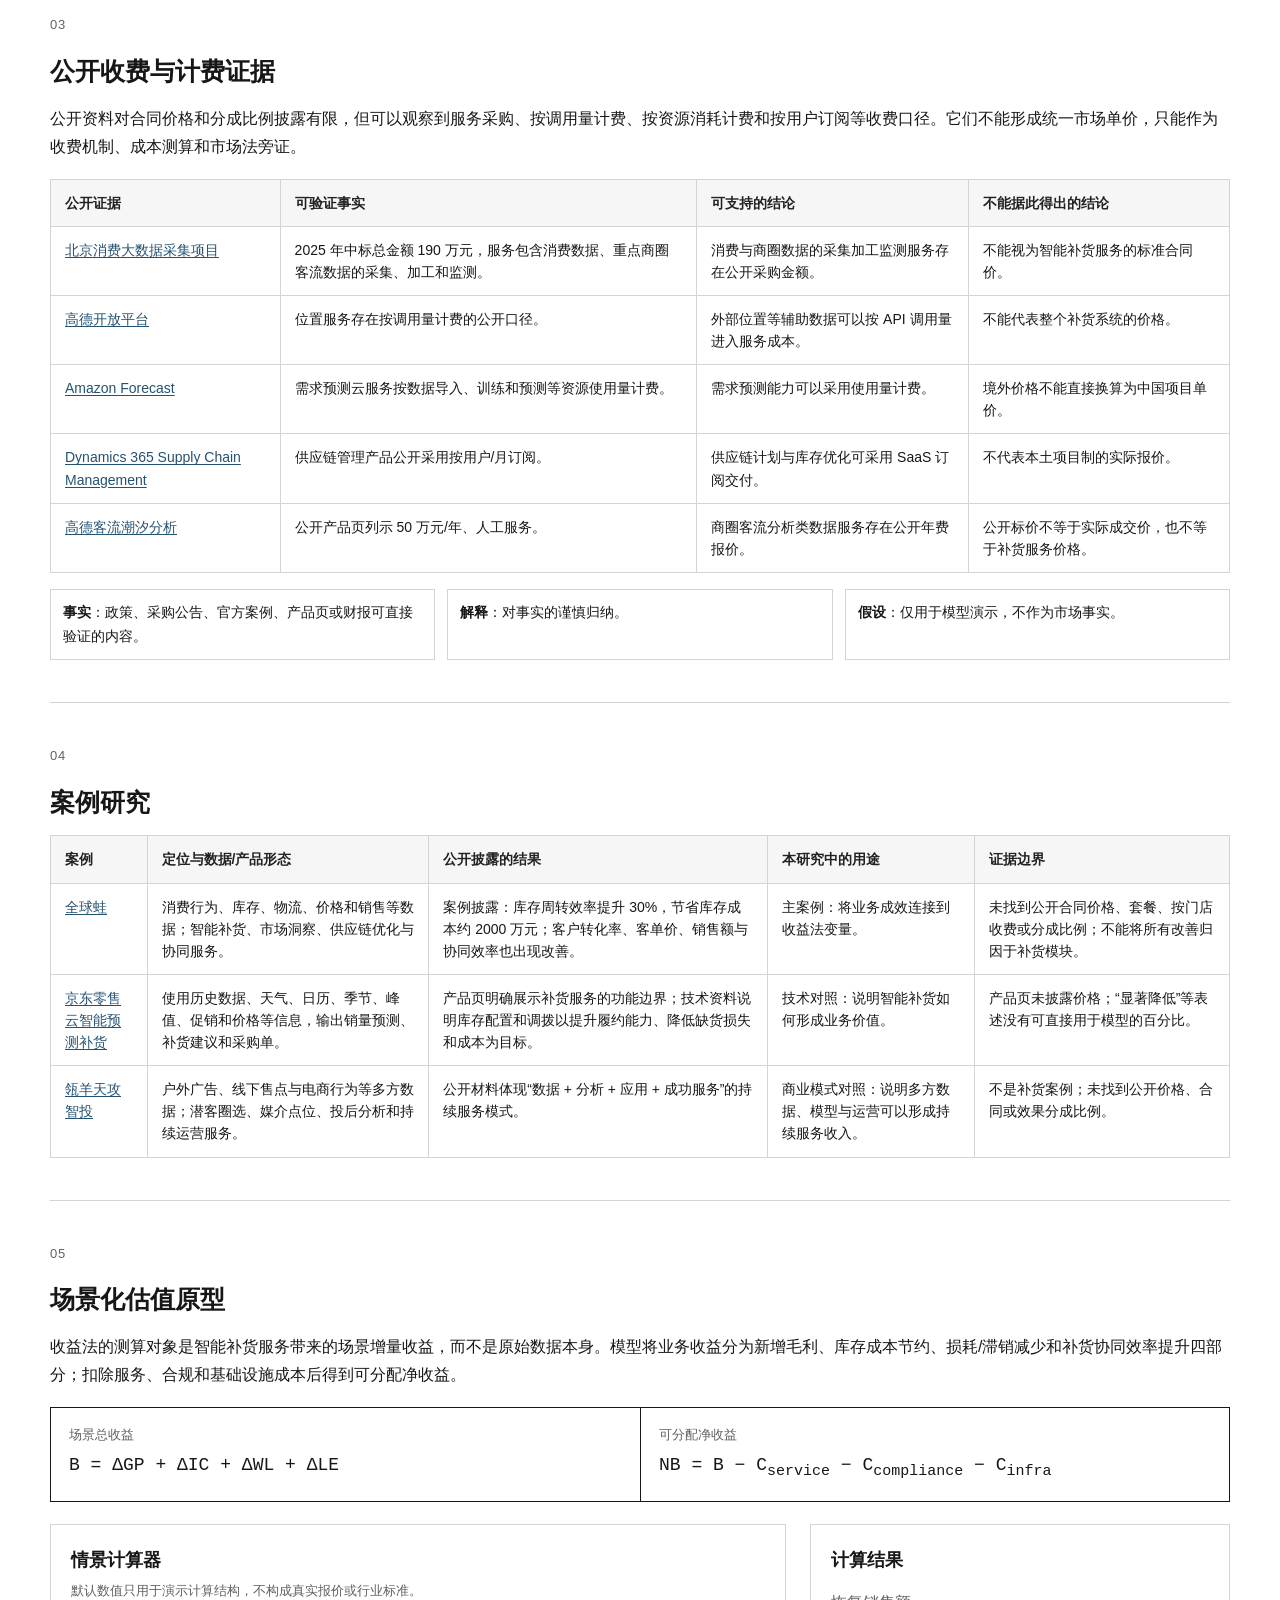
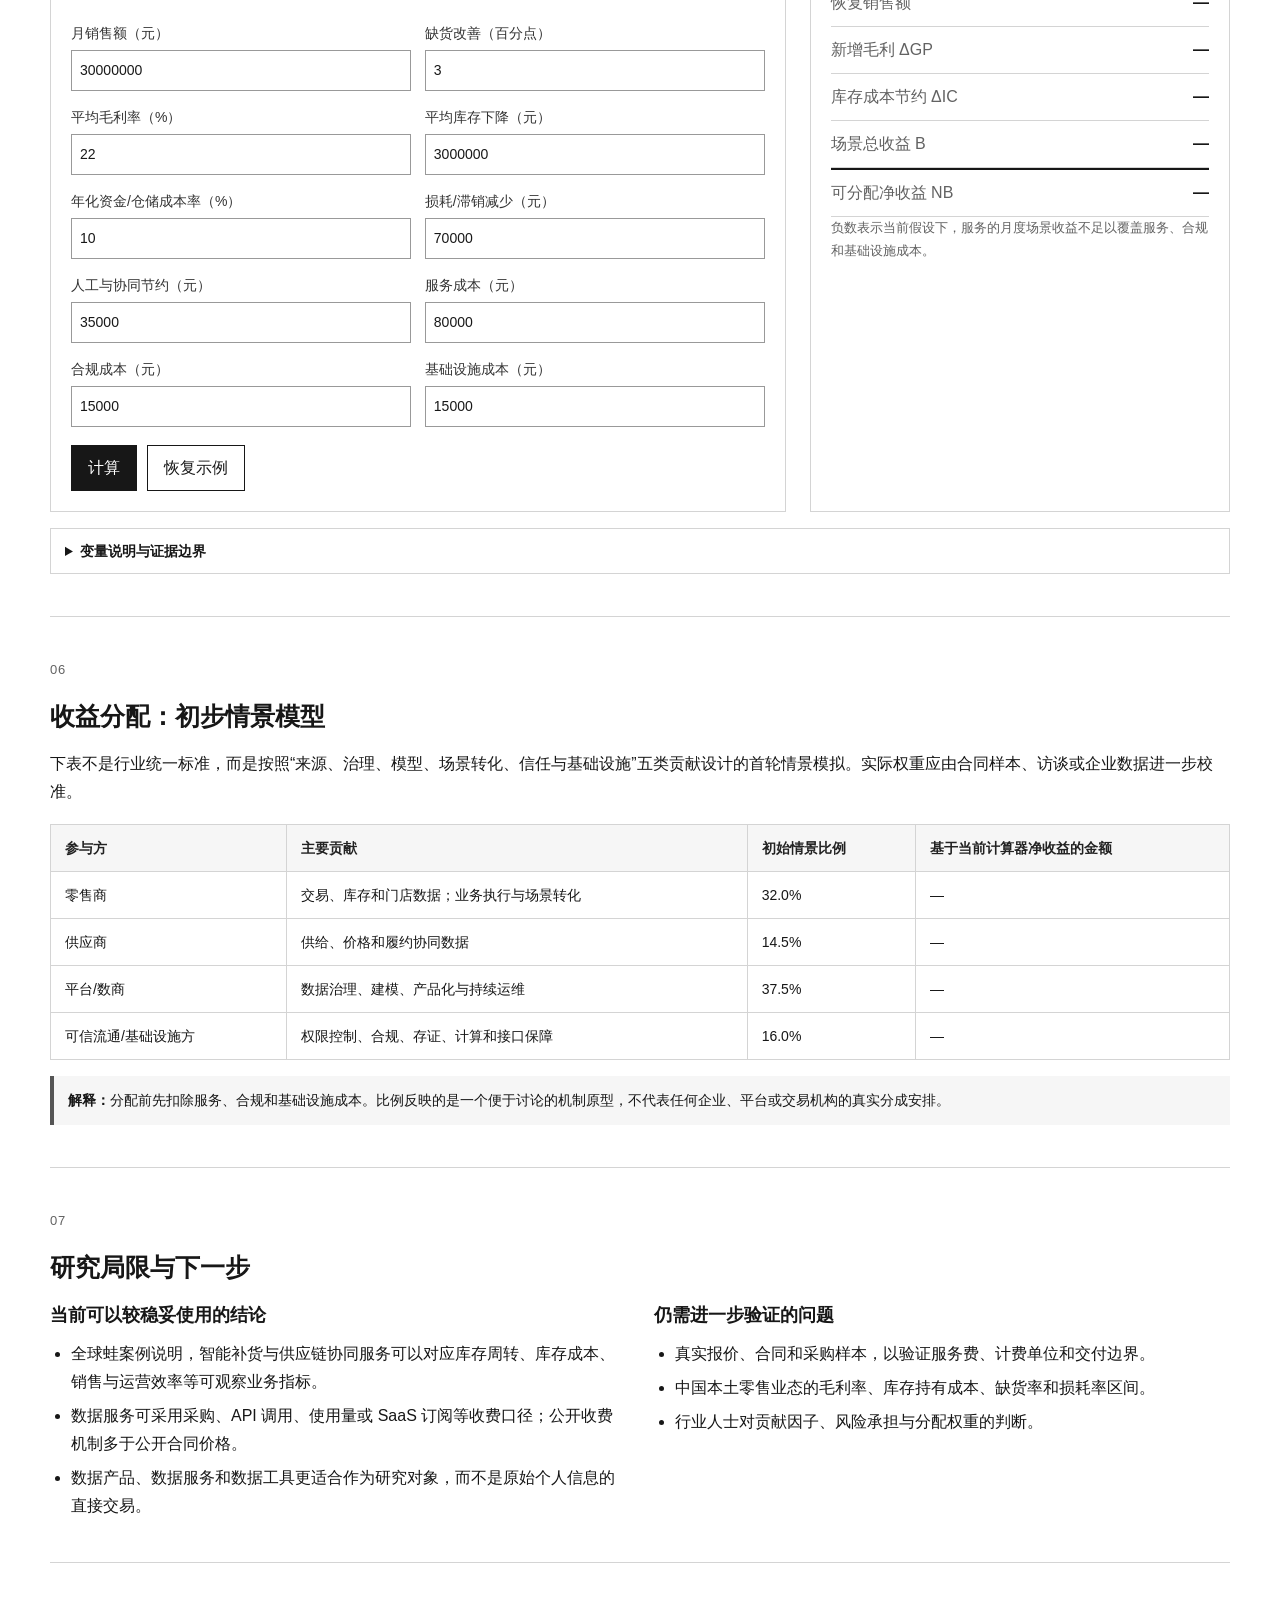
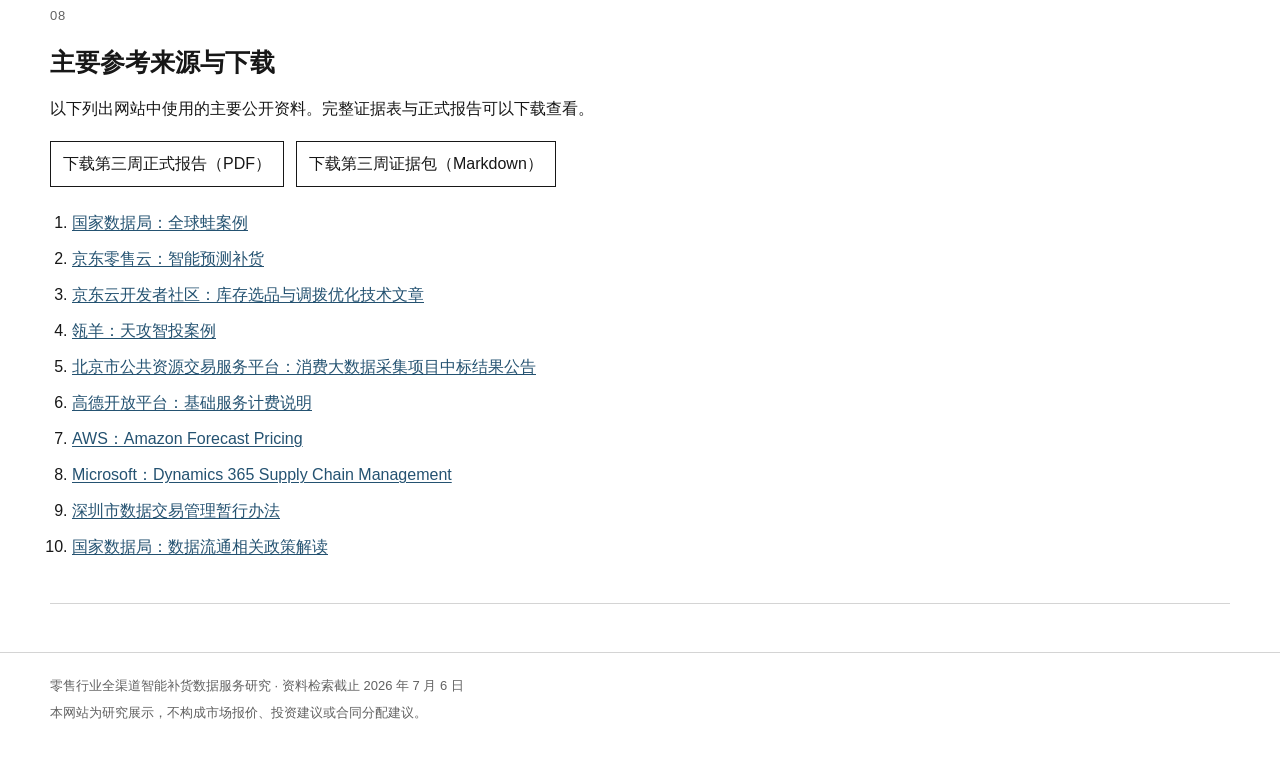
==== commit ea4f6171: "Add files via upload" ====
--- a/index.html
+++ b/index.html
@@ -1 +1,407 @@
-<!doctype html><html lang="zh-CN"><head><meta charset="utf-8"><meta name="viewport" content="width=device-width,initial-scale=1"><title>全渠道智能补货研究（第二周）</title><link rel="stylesheet" href="styles.css"></head><body><div class="topbar"><div class="topbar-inner"><span>数据要素价格实验室线上实习 · 第二周</span><a href="#calculator">估值计算器</a></div></div><main class="container"><header class="page-head"><h1>零售行业数据资产估值与收益分配研究</h1><p>以全渠道智能补货为例。本页面用于展示第二周已整理的案例、证据边界和估值计算结构。</p><div class="meta">作者：刘子豪　|　研究阶段：第二周（案例与数据整理）</div></header><section class="section"><h2>1. 研究范围</h2><p>研究对象为全渠道智能补货服务。重点不是原始数据的直接交易，而是经过授权、治理和场景化处理后形成的需求预测、补货建议、接口、模型结果或持续服务。</p><table><thead><tr><th>研究问题</th><th>当前材料</th><th>仍需补证</th></tr></thead><tbody><tr><td>谁掌握补货相关数据？</td><td>数据资产地图、参与方和权利边界</td><td>具体合同、接口权限和授权链</td></tr><tr><td>数据如何形成服务？</td><td>三个案例的产品形态与公开业务成效</td><td>计费单位、报价或招投标资料</td></tr><tr><td>价值如何估计并分配？</td><td>场景收益、成本扣除和贡献分配原型</td><td>经营参数、访谈或专家校准</td></tr></tbody></table></section><section class="section"><h2>2. 数据资产与服务形成过程</h2><p>零售商、供应商、仓配方、平台和公共数据方共同提供不同类型的数据。可估值对象是数据服务，而不是未处理的个人信息明细。</p><img class="figure" src="assets/data_asset_map.svg" alt="数据资产与参与方"><img class="figure" src="assets/data_flow.svg" alt="数据服务形成过程"></section><section class="section"><h2>3. 案例比较</h2><div class="case-table"><table><thead><tr><th>案例</th><th>数据/产品形态</th><th>公开披露的结果</th><th>本研究中的用途</th></tr></thead><tbody><tr><td>全球蛙</td><td>消费行为、库存、物流、价格和销售数据；补货、洞察、协同服务</td><td>转化率 +15pct；销售额 +15%；库存周转 +30%；库存成本节省约 2000 万元</td><td>主案例：把业务结果连接到收益法估值</td></tr><tr><td>瓴羊天攻智投</td><td>户外广告、线下售点、电商行为；圈选、投放、投后分析</td><td>户外广告投放效果 +41%；采用“自营+平台”模式</td><td>对照案例：说明多方数据、模型和持续服务的组合</td></tr><tr><td>京东库存配置</td><td>库存、订单和配送网络数据；选品和库存分配算法</td><td>本地履约率 +0.54%；FDC 需求满足率 +1.05%</td><td>工程对照：为敏感性分析提供效果参数参考</td></tr></tbody></table></div><div class="note">公开案例通常披露业务成效多于合同价格。页面仅讨论收费逻辑和研究假设，不展示为真实市场报价。</div></section><section class="section" id="calculator"><h2>4. 场景化估值计算器</h2><p class="small">以下数值用于说明计算结构。结果不构成报价、投资建议或真实分成建议。</p><div class="calc-wrap"><form class="calc-form" id="calcForm"><label>月销售额（元）<input id="sales" type="number" value="30000000" min="0" step="10000"></label><label>缺货改善（百分点）<input id="stockout" type="number" value="3" min="0" max="100" step="0.1"></label><label>平均毛利率（%）<input id="margin" type="number" value="22" min="0" max="100" step="0.1"></label><label>平均库存下降（元）<input id="inventory" type="number" value="3000000" min="0" step="10000"></label><label>年化资金/仓储成本率（%）<input id="carry" type="number" value="10" min="0" max="100" step="0.1"></label><label>损耗/滞销减少（元）<input id="waste" type="number" value="70000" min="0" step="1000"></label><label>人工与协同节约（元）<input id="labor" type="number" value="35000" min="0" step="1000"></label><label>服务成本（元）<input id="service" type="number" value="80000" min="0" step="1000"></label><label>合规成本（元）<input id="compliance" type="number" value="15000" min="0" step="1000"></label><label>基础设施成本（元）<input id="infra" type="number" value="15000" min="0" step="1000"></label><button type="submit">重新计算</button></form><div class="result"><div class="formula">B = ΔGP + ΔIC + ΔWL + ΔLE</div><div class="formula">NB = B - C_service - C_compliance - C_infra</div><dl><div><dt>恢复销售额</dt><dd id="recoveredSales">-</dd></div><div><dt>新增毛利 ΔGP</dt><dd id="grossProfit">-</dd></div><div><dt>库存成本节约 ΔIC</dt><dd id="inventorySaving">-</dd></div><div><dt>场景总收益 B</dt><dd id="benefit">-</dd></div><div><dt>可分配净收益 NB</dt><dd id="netBenefit">-</dd></div><div><dt>零售商（32.0%）</dt><dd id="retailerShare">-</dd></div><div><dt>供应商（14.5%）</dt><dd id="supplierShare">-</dd></div><div><dt>平台/数商（37.5%）</dt><dd id="platformShare">-</dd></div><div><dt>基础设施方（16.0%）</dt><dd id="infraShare">-</dd></div></dl></div></div></section><section class="section"><h2>5. 研究边界与下一步</h2><div class="grid-2"><div><h3>目前可以使用的结论</h3><ul><li>全球蛙案例说明智能补货和协同服务可以对应可量化的业务改善。</li><li>政策材料支持按照投入和贡献讨论数据资产收益分配。</li><li>数据服务可以以接口、模型结果或持续服务等形式交付。</li></ul></div><div><h3>第三周需要补充的材料</h3><ul><li>报价页、合同样本或招投标公告。</li><li>毛利率、库存持有成本、缺货率和损耗率的真实区间。</li><li>行业人士对五项贡献变量和分配权重的意见。</li></ul></div></div><h3>主要来源</h3><ol class="references"><li><a href="https://www.nda.gov.cn/sjj/zhuanti/ztsjysx/sjysal/0918/20240918140928064199012_pc.html" target="_blank">国家数据局：全球蛙案例</a></li><li><a href="https://www.nda.gov.cn/sjj/ywpd/zcgh/0124/20250124163706329985560_pc.html" target="_blank">国家数据局：瓴羊案例</a></li><li><a href="https://zcpgzx.mof.gov.cn/zcfg/202401/t20240112_3925778.htm" target="_blank">财政部：关于加强数据资产管理的指导意见</a></li><li><a href="https://www.nda.gov.cn/sjj/xxgk/gknr/ghjh/1125/ff808081-92b8a4f1-0193-612f2a6d-04c4.pdf" target="_blank">国家数据局：可信数据空间发展行动计划</a></li><li><a href="https://fgw.sz.gov.cn/gkmlpt/content/10/10454/post_10454243.html" target="_blank">深圳市数据交易管理暂行办法</a></li></ol></section><footer>第二周研究材料 | 零售行业全渠道智能补货</footer></main><script src="app.js"></script></body></html>+<!doctype html>
+<html lang="zh-CN">
+<head>
+  <meta charset="utf-8" />
+  <meta name="viewport" content="width=device-width, initial-scale=1" />
+  <meta name="description" content="零售行业全渠道智能补货数据服务的场景化价值、收费逻辑与收益分配研究。" />
+  <title>零售行业数据资产估值与收益分配研究</title>
+  <link rel="stylesheet" href="styles.css" />
+</head>
+<body>
+  <a class="skip-link" href="#main">跳到正文</a>
+
+  <header class="site-header">
+    <div class="wrap header-inner">
+      <div>
+        <p class="eyebrow">数据要素价格实验室线上实习 · 最终网站原型</p>
+        <h1>零售行业数据资产估值与收益分配研究</h1>
+        <p class="subtitle">以全渠道智能补货数据服务为核心场景</p>
+      </div>
+      <button class="menu-button" id="menuButton" aria-expanded="false" aria-controls="siteNav">目录</button>
+    </div>
+    <nav class="site-nav" id="siteNav" aria-label="页面目录">
+      <div class="wrap nav-inner">
+        <a href="#scope">研究范围</a>
+        <a href="#assets">数据资产</a>
+        <a href="#evidence">公开证据</a>
+        <a href="#cases">案例研究</a>
+        <a href="#valuation">估值原型</a>
+        <a href="#sharing">收益分配</a>
+        <a href="#sources">参考来源</a>
+      </div>
+    </nav>
+  </header>
+
+  <main id="main" class="wrap">
+    <section class="intro" aria-labelledby="intro-title">
+      <div class="intro-main">
+        <p class="section-kicker">研究摘要</p>
+        <h2 id="intro-title">研究对象是“智能补货数据服务”，不是原始数据明细的直接买卖。</h2>
+        <p>
+          本研究关注订单、库存、供应、物流及外部辅助信息如何经过治理、预测和业务嵌入，形成门店级补货建议、库存配置和供应链协同能力；随后再讨论这项服务的收费逻辑、场景收益和多方收益分配。
+        </p>
+      </div>
+      <aside class="facts" aria-label="研究信息">
+        <dl>
+          <div><dt>研究阶段</dt><dd>第三周正式报告 v1.0</dd></div>
+          <div><dt>资料检索截止</dt><dd>2026 年 7 月 6 日</dd></div>
+          <div><dt>证据范围</dt><dd>公开可核验材料</dd></div>
+          <div><dt>作者</dt><dd>刘子豪</dd></div>
+        </dl>
+      </aside>
+    </section>
+
+    <section id="scope" class="section">
+      <header class="section-header">
+        <p class="section-kicker">01</p>
+        <h2>研究范围与边界</h2>
+      </header>
+      <p>
+        “数据资源价值”“数据服务价格”“服务带来的经营增量收益”和“多主体收益分配”是四个不同层次的问题。它们相关，但不能相互替代。本网站将公开事实、谨慎解释和情景假设分开呈现。
+      </p>
+      <div class="table-scroll">
+        <table>
+          <thead>
+            <tr>
+              <th>层次</th>
+              <th>核心问题</th>
+              <th>本研究的处理方式</th>
+              <th>不作的推断</th>
+            </tr>
+          </thead>
+          <tbody>
+            <tr>
+              <td>数据资源价值</td>
+              <td>订单、库存、供应等数据能否合规开发和使用？</td>
+              <td>识别来源、权利链、质量与合规成本</td>
+              <td>不为原始数据给出固定单价</td>
+            </tr>
+            <tr>
+              <td>数据服务价格</td>
+              <td>补货服务可以怎样收费？</td>
+              <td>归纳项目制、按调用量、订阅制等公开计费口径</td>
+              <td>不从案例效果倒推合同价格</td>
+            </tr>
+            <tr>
+              <td>场景增量收益</td>
+              <td>服务带来哪些可计量经营结果？</td>
+              <td>以新增毛利、库存成本、损耗和人效为收益法变量</td>
+              <td>不将单案例结果认定为普遍因果效应</td>
+            </tr>
+            <tr>
+              <td>收益分配</td>
+              <td>多方如何分享可分配净收益？</td>
+              <td>提出贡献度情景模拟框架</td>
+              <td>不声称存在统一行业分成比例</td>
+            </tr>
+          </tbody>
+        </table>
+      </div>
+      <div class="note">
+        <strong>研究边界：</strong>涉及个人信息时，研究对象应是经授权、去标识化、聚合化、模型化或服务化后的结果；不将可识别个人的原始记录视为普通商品直接流转。
+      </div>
+    </section>
+
+    <section id="assets" class="section">
+      <header class="section-header">
+        <p class="section-kicker">02</p>
+        <h2>数据资产与服务形成过程</h2>
+      </header>
+      <p>
+        全渠道智能补货不是单纯预测销量，而是把多源数据转化为门店、仓库或品类层面的补货、配货与调拨建议。下图展示从数据来源到场景收益与分配的基本链条。
+      </p>
+      <figure class="figure">
+        <img src="assets/data_value_chain.png" alt="多方数据来源、治理与合规、预测与补货引擎、业务执行、场景收益、净收益与分配构成的智能补货数据服务价值形成链" />
+        <figcaption>图 1　全渠道智能补货数据服务的价值形成链（作者整理）</figcaption>
+      </figure>
+
+      <div class="table-scroll">
+        <table>
+          <thead>
+            <tr>
+              <th>数据类别</th>
+              <th>典型信息</th>
+              <th>主要控制/提供主体</th>
+              <th>在服务中的作用与合规关注</th>
+            </tr>
+          </thead>
+          <tbody>
+            <tr>
+              <td>交易与库存</td>
+              <td>SKU、销量、库存量、退货、门店缺货</td>
+              <td>零售商、平台</td>
+              <td>形成需求与库存状态；涉及个人信息时需用途限定、最小必要</td>
+            </tr>
+            <tr>
+              <td>供应与履约</td>
+              <td>供给量、价格、到货、时效、物流、退货</td>
+              <td>供应商、物流商、零售商</td>
+              <td>支持补货提前期、供需协同和调拨决策；需明确合同使用范围</td>
+            </tr>
+            <tr>
+              <td>营销与外部辅助</td>
+              <td>促销、广告、天气、日历、商圈、客流</td>
+              <td>平台、公共数据运营方、第三方</td>
+              <td>解释需求波动；可通过 API 或数据服务调用，需记录来源与许可</td>
+            </tr>
+            <tr>
+              <td>衍生结果</td>
+              <td>需求预测、补货计划、库存预警、采购单</td>
+              <td>平台/数商与零售商共同形成</td>
+              <td>更适合作为对外流通和收费对象；应保留模型输出与使用边界</td>
+            </tr>
+          </tbody>
+        </table>
+      </div>
+    </section>
+
+    <section id="evidence" class="section">
+      <header class="section-header">
+        <p class="section-kicker">03</p>
+        <h2>公开收费与计费证据</h2>
+      </header>
+      <p>
+        公开资料对合同价格和分成比例披露有限，但可以观察到服务采购、按调用量计费、按资源消耗计费和按用户订阅等收费口径。它们不能形成统一市场单价，只能作为收费机制、成本测算和市场法旁证。
+      </p>
+      <div class="table-scroll">
+        <table>
+          <thead>
+            <tr>
+              <th>公开证据</th>
+              <th>可验证事实</th>
+              <th>可支持的结论</th>
+              <th>不能据此得出的结论</th>
+            </tr>
+          </thead>
+          <tbody>
+            <tr>
+              <td><a href="https://ggzyfw.beijing.gov.cn/jyxxzbjggg/20250606/5137266.html" target="_blank" rel="noopener">北京消费大数据采集项目</a></td>
+              <td>2025 年中标总金额 190 万元，服务包含消费数据、重点商圈客流数据的采集、加工和监测。</td>
+              <td>消费与商圈数据的采集加工监测服务存在公开采购金额。</td>
+              <td>不能视为智能补货服务的标准合同价。</td>
+            </tr>
+            <tr>
+              <td><a href="https://lbs.amap.com/pages/base_service_price" target="_blank" rel="noopener">高德开放平台</a></td>
+              <td>位置服务存在按调用量计费的公开口径。</td>
+              <td>外部位置等辅助数据可以按 API 调用量进入服务成本。</td>
+              <td>不能代表整个补货系统的价格。</td>
+            </tr>
+            <tr>
+              <td><a href="https://aws.amazon.com/forecast/pricing/" target="_blank" rel="noopener">Amazon Forecast</a></td>
+              <td>需求预测云服务按数据导入、训练和预测等资源使用量计费。</td>
+              <td>需求预测能力可以采用使用量计费。</td>
+              <td>境外价格不能直接换算为中国项目单价。</td>
+            </tr>
+            <tr>
+              <td><a href="https://www.microsoft.com/en-us/dynamics-365/products/supply-chain-management" target="_blank" rel="noopener">Dynamics 365 Supply Chain Management</a></td>
+              <td>供应链管理产品公开采用按用户/月订阅。</td>
+              <td>供应链计划与库存优化可采用 SaaS 订阅交付。</td>
+              <td>不代表本土项目制的实际报价。</td>
+            </tr>
+            <tr>
+              <td><a href="https://market.aliyun.com/store/4925914/index.html" target="_blank" rel="noopener">高德客流潮汐分析</a></td>
+              <td>公开产品页列示 50 万元/年、人工服务。</td>
+              <td>商圈客流分析类数据服务存在公开年费报价。</td>
+              <td>公开标价不等于实际成交价，也不等于补货服务价格。</td>
+            </tr>
+          </tbody>
+        </table>
+      </div>
+      <div class="evidence-legend" aria-label="证据说明">
+        <span><b>事实</b>：政策、采购公告、官方案例、产品页或财报可直接验证的内容。</span>
+        <span><b>解释</b>：对事实的谨慎归纳。</span>
+        <span><b>假设</b>：仅用于模型演示，不作为市场事实。</span>
+      </div>
+    </section>
+
+    <section id="cases" class="section">
+      <header class="section-header">
+        <p class="section-kicker">04</p>
+        <h2>案例研究</h2>
+      </header>
+      <div class="table-scroll">
+        <table>
+          <thead>
+            <tr>
+              <th>案例</th>
+              <th>定位与数据/产品形态</th>
+              <th>公开披露的结果</th>
+              <th>本研究中的用途</th>
+              <th>证据边界</th>
+            </tr>
+          </thead>
+          <tbody>
+            <tr>
+              <td><a href="https://www.nda.gov.cn/sjj/ywpd/zcgh/0127/20250127125922927502062_pc.html" target="_blank" rel="noopener">全球蛙</a></td>
+              <td>消费行为、库存、物流、价格和销售等数据；智能补货、市场洞察、供应链优化与协同服务。</td>
+              <td>案例披露：库存周转效率提升 30%，节省库存成本约 2000 万元；客户转化率、客单价、销售额与协同效率也出现改善。</td>
+              <td>主案例：将业务成效连接到收益法变量。</td>
+              <td>未找到公开合同价格、套餐、按门店收费或分成比例；不能将所有改善归因于补货模块。</td>
+            </tr>
+            <tr>
+              <td><a href="https://m.jdx.com/product/replenishment" target="_blank" rel="noopener">京东零售云智能预测补货</a></td>
+              <td>使用历史数据、天气、日历、季节、峰值、促销和价格等信息，输出销量预测、补货建议和采购单。</td>
+              <td>产品页明确展示补货服务的功能边界；技术资料说明库存配置和调拨以提升履约能力、降低缺货损失和成本为目标。</td>
+              <td>技术对照：说明智能补货如何形成业务价值。</td>
+              <td>产品页未披露价格；“显著降低”等表述没有可直接用于模型的百分比。</td>
+            </tr>
+            <tr>
+              <td><a href="https://lydaas.com/case/xxy" target="_blank" rel="noopener">瓴羊天攻智投</a></td>
+              <td>户外广告、线下售点与电商行为等多方数据；潜客圈选、媒介点位、投后分析和持续运营服务。</td>
+              <td>公开材料体现“数据 + 分析 + 应用 + 成功服务”的持续服务模式。</td>
+              <td>商业模式对照：说明多方数据、模型与运营可以形成持续服务收入。</td>
+              <td>不是补货案例；未找到公开价格、合同或效果分成比例。</td>
+            </tr>
+          </tbody>
+        </table>
+      </div>
+    </section>
+
+    <section id="valuation" class="section">
+      <header class="section-header">
+        <p class="section-kicker">05</p>
+        <h2>场景化估值原型</h2>
+      </header>
+      <p>
+        收益法的测算对象是智能补货服务带来的场景增量收益，而不是原始数据本身。模型将业务收益分为新增毛利、库存成本节约、损耗/滞销减少和补货协同效率提升四部分；扣除服务、合规和基础设施成本后得到可分配净收益。
+      </p>
+      <div class="formula-block" aria-label="估值公式">
+        <div><span>场景总收益</span><code>B = ΔGP + ΔIC + ΔWL + ΔLE</code></div>
+        <div><span>可分配净收益</span><code>NB = B − C<sub>service</sub> − C<sub>compliance</sub> − C<sub>infra</sub></code></div>
+      </div>
+      <div class="model-grid">
+        <form id="calcForm" class="calculator" novalidate>
+          <h3>情景计算器</h3>
+          <p class="small">默认数值只用于演示计算结构，不构成真实报价或行业标准。</p>
+          <div class="form-grid">
+            <label>月销售额（元）<input id="sales" type="number" min="0" step="10000" value="30000000" /></label>
+            <label>缺货改善（百分点）<input id="stockout" type="number" min="0" max="100" step="0.1" value="3" /></label>
+            <label>平均毛利率（%）<input id="margin" type="number" min="0" max="100" step="0.1" value="22" /></label>
+            <label>平均库存下降（元）<input id="inventory" type="number" min="0" step="10000" value="3000000" /></label>
+            <label>年化资金/仓储成本率（%）<input id="carry" type="number" min="0" max="100" step="0.1" value="10" /></label>
+            <label>损耗/滞销减少（元）<input id="waste" type="number" min="0" step="1000" value="70000" /></label>
+            <label>人工与协同节约（元）<input id="labor" type="number" min="0" step="1000" value="35000" /></label>
+            <label>服务成本（元）<input id="service" type="number" min="0" step="1000" value="80000" /></label>
+            <label>合规成本（元）<input id="compliance" type="number" min="0" step="1000" value="15000" /></label>
+            <label>基础设施成本（元）<input id="infra" type="number" min="0" step="1000" value="15000" /></label>
+          </div>
+          <div class="button-row">
+            <button type="submit">计算</button>
+            <button type="button" id="resetButton" class="button-secondary">恢复示例</button>
+          </div>
+        </form>
+        <aside class="calc-result" aria-live="polite">
+          <h3>计算结果</h3>
+          <dl>
+            <div><dt>恢复销售额</dt><dd id="recoveredSales">—</dd></div>
+            <div><dt>新增毛利 ΔGP</dt><dd id="grossProfit">—</dd></div>
+            <div><dt>库存成本节约 ΔIC</dt><dd id="inventorySaving">—</dd></div>
+            <div><dt>场景总收益 B</dt><dd id="benefit">—</dd></div>
+            <div class="total"><dt>可分配净收益 NB</dt><dd id="netBenefit">—</dd></div>
+          </dl>
+          <p class="small result-note">负数表示当前假设下，服务的月度场景收益不足以覆盖服务、合规和基础设施成本。</p>
+        </aside>
+      </div>
+      <details class="method-note">
+        <summary>变量说明与证据边界</summary>
+        <ul>
+          <li><strong>ΔGP：</strong>缺货改善后恢复的销售额 × 平均毛利率。</li>
+          <li><strong>ΔIC：</strong>平均库存下降 × 年化资金/仓储成本率 ÷ 12。</li>
+          <li><strong>ΔWL、ΔLE：</strong>分别指损耗/滞销减少和人工/协同效率提升带来的节约。</li>
+          <li>全球蛙的库存周转、库存成本、销售和协同效果可用于确定敏感性分析方向，但不能直接作为所有企业的因果系数。</li>
+          <li>库存持有成本率没有获得可直接套用的高等级统一行业参数；默认值仅是示例假设。</li>
+        </ul>
+      </details>
+    </section>
+
+    <section id="sharing" class="section">
+      <header class="section-header">
+        <p class="section-kicker">06</p>
+        <h2>收益分配：初步情景模型</h2>
+      </header>
+      <p>
+        下表不是行业统一标准，而是按照“来源、治理、模型、场景转化、信任与基础设施”五类贡献设计的首轮情景模拟。实际权重应由合同样本、访谈或企业数据进一步校准。
+      </p>
+      <div class="table-scroll">
+        <table>
+          <thead>
+            <tr>
+              <th>参与方</th>
+              <th>主要贡献</th>
+              <th>初始情景比例</th>
+              <th>基于当前计算器净收益的金额</th>
+            </tr>
+          </thead>
+          <tbody>
+            <tr><td>零售商</td><td>交易、库存和门店数据；业务执行与场景转化</td><td>32.0%</td><td id="retailerShare">—</td></tr>
+            <tr><td>供应商</td><td>供给、价格和履约协同数据</td><td>14.5%</td><td id="supplierShare">—</td></tr>
+            <tr><td>平台/数商</td><td>数据治理、建模、产品化与持续运维</td><td>37.5%</td><td id="platformShare">—</td></tr>
+            <tr><td>可信流通/基础设施方</td><td>权限控制、合规、存证、计算和接口保障</td><td>16.0%</td><td id="infraShare">—</td></tr>
+          </tbody>
+        </table>
+      </div>
+      <div class="note">
+        <strong>解释：</strong>分配前先扣除服务、合规和基础设施成本。比例反映的是一个便于讨论的机制原型，不代表任何企业、平台或交易机构的真实分成安排。
+      </div>
+    </section>
+
+    <section class="section" id="limitations">
+      <header class="section-header">
+        <p class="section-kicker">07</p>
+        <h2>研究局限与下一步</h2>
+      </header>
+      <div class="two-column">
+        <div>
+          <h3>当前可以较稳妥使用的结论</h3>
+          <ul>
+            <li>全球蛙案例说明，智能补货与供应链协同服务可以对应库存周转、库存成本、销售与运营效率等可观察业务指标。</li>
+            <li>数据服务可采用采购、API 调用、使用量或 SaaS 订阅等收费口径；公开收费机制多于公开合同价格。</li>
+            <li>数据产品、数据服务和数据工具更适合作为研究对象，而不是原始个人信息的直接交易。</li>
+          </ul>
+        </div>
+        <div>
+          <h3>仍需进一步验证的问题</h3>
+          <ul>
+            <li>真实报价、合同和采购样本，以验证服务费、计费单位和交付边界。</li>
+            <li>中国本土零售业态的毛利率、库存持有成本、缺货率和损耗率区间。</li>
+            <li>行业人士对贡献因子、风险承担与分配权重的判断。</li>
+          </ul>
+        </div>
+      </div>
+    </section>
+
+    <section id="sources" class="section sources">
+      <header class="section-header">
+        <p class="section-kicker">08</p>
+        <h2>主要参考来源与下载</h2>
+      </header>
+      <p>以下列出网站中使用的主要公开资料。完整证据表与正式报告可以下载查看。</p>
+      <div class="downloads">
+        <a href="docs/Week3_Formal_Research_Report_v1.pdf" download>下载第三周正式报告（PDF）</a>
+        <a href="docs/week3_evidence_pack.md" download>下载第三周证据包（Markdown）</a>
+      </div>
+      <ol class="references">
+        <li><a href="https://www.nda.gov.cn/sjj/ywpd/zcgh/0127/20250127125922927502062_pc.html" target="_blank" rel="noopener">国家数据局：全球蛙案例</a></li>
+        <li><a href="https://m.jdx.com/product/replenishment" target="_blank" rel="noopener">京东零售云：智能预测补货</a></li>
+        <li><a href="https://developer.jdcloud.com/article/4165" target="_blank" rel="noopener">京东云开发者社区：库存选品与调拨优化技术文章</a></li>
+        <li><a href="https://lydaas.com/case/xxy" target="_blank" rel="noopener">瓴羊：天攻智投案例</a></li>
+        <li><a href="https://ggzyfw.beijing.gov.cn/jyxxzbjggg/20250606/5137266.html" target="_blank" rel="noopener">北京市公共资源交易服务平台：消费大数据采集项目中标结果公告</a></li>
+        <li><a href="https://lbs.amap.com/pages/base_service_price" target="_blank" rel="noopener">高德开放平台：基础服务计费说明</a></li>
+        <li><a href="https://aws.amazon.com/forecast/pricing/" target="_blank" rel="noopener">AWS：Amazon Forecast Pricing</a></li>
+        <li><a href="https://www.microsoft.com/en-us/dynamics-365/products/supply-chain-management" target="_blank" rel="noopener">Microsoft：Dynamics 365 Supply Chain Management</a></li>
+        <li><a href="https://fgw.sz.gov.cn/gkmlpt/content/10/10454/post_10454243.html" target="_blank" rel="noopener">深圳市数据交易管理暂行办法</a></li>
+        <li><a href="https://www.nda.gov.cn/sjj/zwgk/zjjd/0212/20260212132946250499791_pc.html" target="_blank" rel="noopener">国家数据局：数据流通相关政策解读</a></li>
+      </ol>
+    </section>
+  </main>
+
+  <footer class="site-footer">
+    <div class="wrap">
+      <p>零售行业全渠道智能补货数据服务研究 · 资料检索截止 2026 年 7 月 6 日</p>
+      <p>本网站为研究展示，不构成市场报价、投资建议或合同分配建议。</p>
+    </div>
+  </footer>
+
+  <script src="app.js"></script>
+</body>
+</html>
--- a/styles.css
+++ b/styles.css
@@ -1,2 +1,125 @@
+:root {
+  --ink: #171717;
+  --muted: #626262;
+  --line: #d4d4d4;
+  --soft: #f6f6f6;
+  --paper: #ffffff;
+  --accent: #245271;
+  --focus: #0e73a7;
+  --wrap: 1180px;
+}
 
-:root{--ink:#222;--muted:#5a5a5a;--line:#d6d6d6;--light:#f5f5f5;--lighter:#fafafa;--focus:#444}*{box-sizing:border-box}html{scroll-behavior:smooth}body{margin:0;background:#fff;color:var(--ink);font-family:"Noto Sans CJK SC","Microsoft YaHei",Arial,sans-serif;line-height:1.7}.topbar{border-bottom:1px solid var(--line);background:#fff}.topbar-inner{max-width:1080px;margin:0 auto;padding:12px 20px;display:flex;justify-content:space-between;align-items:center;font-size:.9rem}.topbar a{color:#222;text-decoration:none}.container{max-width:1080px;margin:0 auto;padding:0 20px}.page-head{padding:46px 0 28px;border-bottom:1px solid var(--line)}.page-head h1{font-size:2rem;line-height:1.35;margin:0 0 8px;font-weight:600;letter-spacing:.01em}.page-head p{margin:0;color:var(--muted);max-width:800px}.meta{font-size:.9rem;color:var(--muted);margin-top:12px}.section{padding:36px 0;border-bottom:1px solid var(--line)}.section h2{font-size:1.25rem;margin:0 0 12px;font-weight:600}.section p{margin:7px 0;color:#333}.small{font-size:.9rem;color:var(--muted)}table{width:100%;border-collapse:collapse;margin:16px 0;font-size:.92rem}th,td{border:1px solid var(--line);padding:10px;vertical-align:top;text-align:left}th{background:var(--light);font-weight:600}.grid-2{display:grid;grid-template-columns:1fr 1fr;gap:24px}.figure{width:100%;border:1px solid var(--line);margin-top:12px;background:#fff}.case-table{overflow-x:auto}.note{border:1px solid var(--line);background:var(--lighter);padding:12px 14px;margin-top:14px;font-size:.92rem}.calc-wrap{display:grid;grid-template-columns:1fr 1fr;gap:24px}.calc-form{border:1px solid var(--line);padding:16px;background:#fff}.calc-form label{display:block;font-size:.9rem;margin:0 0 10px}.calc-form input{display:block;width:100%;margin-top:4px;padding:8px;border:1px solid #aaa;border-radius:2px;font:inherit}.calc-form button{background:#333;color:#fff;border:0;padding:9px 14px;border-radius:2px;font:inherit;cursor:pointer;margin-top:4px}.result{border:1px solid var(--line);padding:16px;background:var(--lighter)}.formula{font-family:ui-monospace,SFMono-Regular,Consolas,monospace;background:#eee;padding:8px;margin:0 0 10px;white-space:nowrap;overflow:auto}.result dl{margin:0}.result dl div{display:flex;justify-content:space-between;gap:12px;border-bottom:1px solid var(--line);padding:8px 0}.result dt{color:#555}.result dd{margin:0;font-weight:600}.references li{margin:6px 0}.references a{color:#222;word-break:break-all}footer{padding:18px 0;color:#666;font-size:.85rem}@media(max-width:760px){.grid-2,.calc-wrap{grid-template-columns:1fr}.topbar-inner{gap:12px}.page-head{padding-top:32px}.page-head h1{font-size:1.55rem}table{font-size:.83rem}}
+* { box-sizing: border-box; }
+html { scroll-behavior: smooth; }
+body {
+  margin: 0;
+  background: var(--paper);
+  color: var(--ink);
+  font-family: -apple-system, BlinkMacSystemFont, "Segoe UI", "Microsoft YaHei", "PingFang SC", Arial, sans-serif;
+  font-size: 16px;
+  line-height: 1.75;
+}
+
+.wrap { width: min(calc(100% - 40px), var(--wrap)); margin: 0 auto; }
+a { color: var(--accent); text-decoration: underline; text-underline-offset: 2px; }
+a:hover { color: var(--ink); }
+a:focus-visible, button:focus-visible, input:focus-visible, summary:focus-visible { outline: 3px solid var(--focus); outline-offset: 3px; }
+
+.skip-link { position: absolute; left: -999px; top: 8px; background: #fff; color: #000; padding: 6px 10px; border: 1px solid #000; z-index: 30; }
+.skip-link:focus { left: 8px; }
+
+.site-header { border-bottom: 1px solid var(--line); background: #fff; }
+.header-inner { padding: 32px 0 22px; display: flex; align-items: flex-start; justify-content: space-between; gap: 24px; }
+.eyebrow, .section-kicker { margin: 0 0 4px; color: var(--muted); font-size: 13px; letter-spacing: .06em; }
+h1 { margin: 0; font-size: clamp(26px, 4vw, 38px); line-height: 1.22; letter-spacing: -0.02em; font-weight: 700; }
+.subtitle { margin: 6px 0 0; color: var(--muted); font-size: 17px; }
+.menu-button { display: none; font: inherit; border: 1px solid var(--ink); background: #fff; padding: 5px 12px; cursor: pointer; }
+
+.site-nav { border-top: 1px solid var(--line); background: #fff; }
+.nav-inner { min-height: 46px; display: flex; align-items: center; gap: 24px; overflow-x: auto; white-space: nowrap; }
+.site-nav a { color: var(--ink); text-decoration: none; font-size: 14px; }
+.site-nav a:hover { text-decoration: underline; }
+
+main { padding-bottom: 48px; }
+.intro { padding: 48px 0 36px; display: grid; grid-template-columns: minmax(0, 1.65fr) minmax(260px, .8fr); gap: 52px; border-bottom: 2px solid var(--ink); }
+.intro h2 { margin: 0 0 12px; line-height: 1.38; font-size: clamp(24px, 3vw, 32px); letter-spacing: -.02em; }
+.intro p { margin: 0; }
+.facts { align-self: end; border-left: 1px solid var(--line); padding-left: 22px; }
+dl { margin: 0; }
+.facts dl > div { display: flex; justify-content: space-between; gap: 18px; padding: 8px 0; border-bottom: 1px solid var(--line); }
+dt { color: var(--muted); }
+dd { margin: 0; text-align: right; }
+
+.section { padding: 42px 0; border-bottom: 1px solid var(--line); }
+.section-header { margin-bottom: 16px; }
+.section-header h2 { margin: 0; font-size: 25px; line-height: 1.35; }
+.section p { margin: 0 0 18px; }
+.section h3 { margin: 0 0 8px; font-size: 18px; }
+
+.table-scroll { overflow-x: auto; border: 1px solid var(--line); background: #fff; }
+table { width: 100%; min-width: 760px; border-collapse: collapse; font-size: 14px; line-height: 1.58; }
+th, td { padding: 12px 14px; vertical-align: top; text-align: left; border-right: 1px solid var(--line); border-bottom: 1px solid var(--line); }
+th:last-child, td:last-child { border-right: 0; }
+thead th { background: var(--soft); color: #222; font-weight: 650; }
+tbody tr:last-child td { border-bottom: 0; }
+
+.note { margin-top: 16px; padding: 12px 14px; border-left: 4px solid #555; background: var(--soft); font-size: 14px; }
+.figure { margin: 22px 0; }
+.figure img { width: 100%; height: auto; display: block; border: 1px solid var(--line); background: #fff; }
+figcaption { margin-top: 8px; color: var(--muted); font-size: 13px; }
+.evidence-legend { margin-top: 16px; display: grid; grid-template-columns: repeat(3, minmax(0, 1fr)); gap: 12px; font-size: 14px; }
+.evidence-legend span { border: 1px solid var(--line); padding: 10px 12px; }
+
+.formula-block { margin: 18px 0 22px; border: 1px solid var(--ink); display: grid; grid-template-columns: 1fr 1fr; }
+.formula-block div { padding: 16px 18px; }
+.formula-block div + div { border-left: 1px solid var(--ink); }
+.formula-block span { display: block; color: var(--muted); font-size: 13px; margin-bottom: 3px; }
+.formula-block code { font-family: ui-monospace, SFMono-Regular, Menlo, Consolas, monospace; color: var(--ink); font-size: 18px; }
+.model-grid { display: grid; grid-template-columns: minmax(0, 1.4fr) minmax(290px, .8fr); gap: 24px; align-items: stretch; }
+.calculator, .calc-result { border: 1px solid var(--line); padding: 20px; background: #fff; }
+.calculator h3, .calc-result h3 { margin-bottom: 4px; }
+.small { color: var(--muted); font-size: 13px; }
+.form-grid { display: grid; grid-template-columns: repeat(2, minmax(0, 1fr)); gap: 14px; margin-top: 16px; }
+label { display: grid; gap: 5px; color: #333; font-size: 14px; }
+input { width: 100%; font: inherit; color: var(--ink); background: #fff; border: 1px solid #999; border-radius: 0; padding: 7px 8px; }
+.button-row { display: flex; gap: 10px; margin-top: 18px; }
+button { font: inherit; border: 1px solid var(--ink); background: var(--ink); color: #fff; padding: 8px 16px; cursor: pointer; }
+button:hover { background: #3c3c3c; }
+.button-secondary { background: #fff; color: var(--ink); }
+.button-secondary:hover { background: var(--soft); }
+.calc-result dl > div { display: flex; justify-content: space-between; gap: 14px; padding: 9px 0; border-bottom: 1px solid var(--line); }
+.calc-result dd { font-variant-numeric: tabular-nums; font-weight: 650; }
+.calc-result .total { border-top: 2px solid var(--ink); }
+.result-note { margin: 12px 0 0; }
+.method-note { margin-top: 16px; border: 1px solid var(--line); padding: 10px 14px; font-size: 14px; }
+.method-note summary { cursor: pointer; font-weight: 600; }
+.method-note ul { margin: 10px 0 0; padding-left: 20px; }
+
+.two-column { display: grid; grid-template-columns: 1fr 1fr; gap: 28px; }
+ul { margin: 8px 0 0; padding-left: 21px; }
+li + li { margin-top: 6px; }
+.downloads { display: flex; flex-wrap: wrap; gap: 12px; margin: 16px 0 22px; }
+.downloads a { display: inline-block; color: var(--ink); text-decoration: none; border: 1px solid var(--ink); padding: 8px 12px; }
+.downloads a:hover { background: var(--soft); }
+.references { margin: 0; padding-left: 22px; }
+.references li + li { margin-top: 8px; }
+
+.site-footer { border-top: 1px solid var(--line); padding: 22px 0 36px; color: var(--muted); font-size: 13px; }
+.site-footer p { margin: 0; }
+.site-footer p + p { margin-top: 4px; }
+
+@media (max-width: 760px) {
+  .wrap { width: min(calc(100% - 28px), var(--wrap)); }
+  .header-inner { padding: 22px 0 16px; }
+  .menu-button { display: inline-block; }
+  .site-nav { display: none; }
+  .site-nav.is-open { display: block; }
+  .nav-inner { display: grid; gap: 0; padding: 8px 0; }
+  .site-nav a { padding: 8px 0; }
+  .intro { grid-template-columns: 1fr; gap: 24px; padding: 32px 0 28px; }
+  .facts { padding-left: 0; border-left: 0; border-top: 1px solid var(--line); padding-top: 8px; }
+  .evidence-legend, .two-column, .model-grid { grid-template-columns: 1fr; }
+  .formula-block { grid-template-columns: 1fr; }
+  .formula-block div + div { border-left: 0; border-top: 1px solid var(--ink); }
+  .form-grid { grid-template-columns: 1fr; }
+}
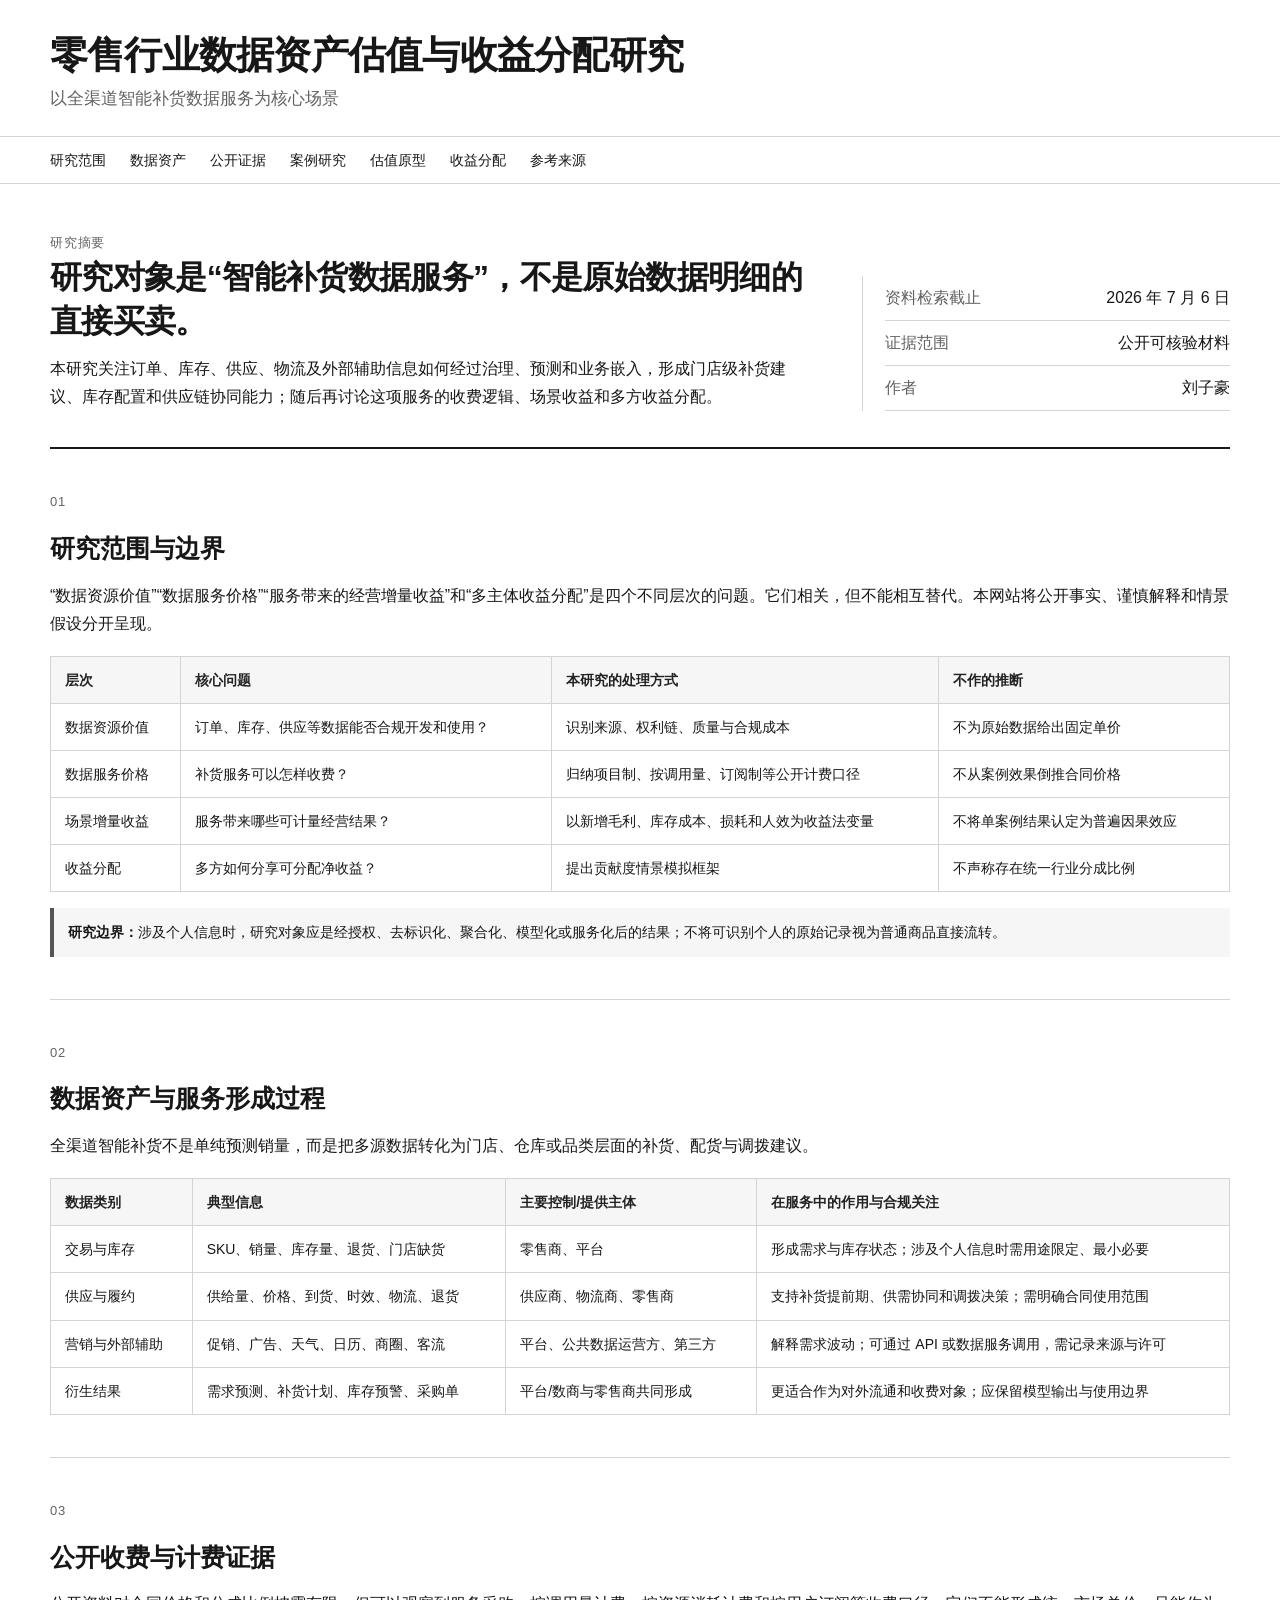
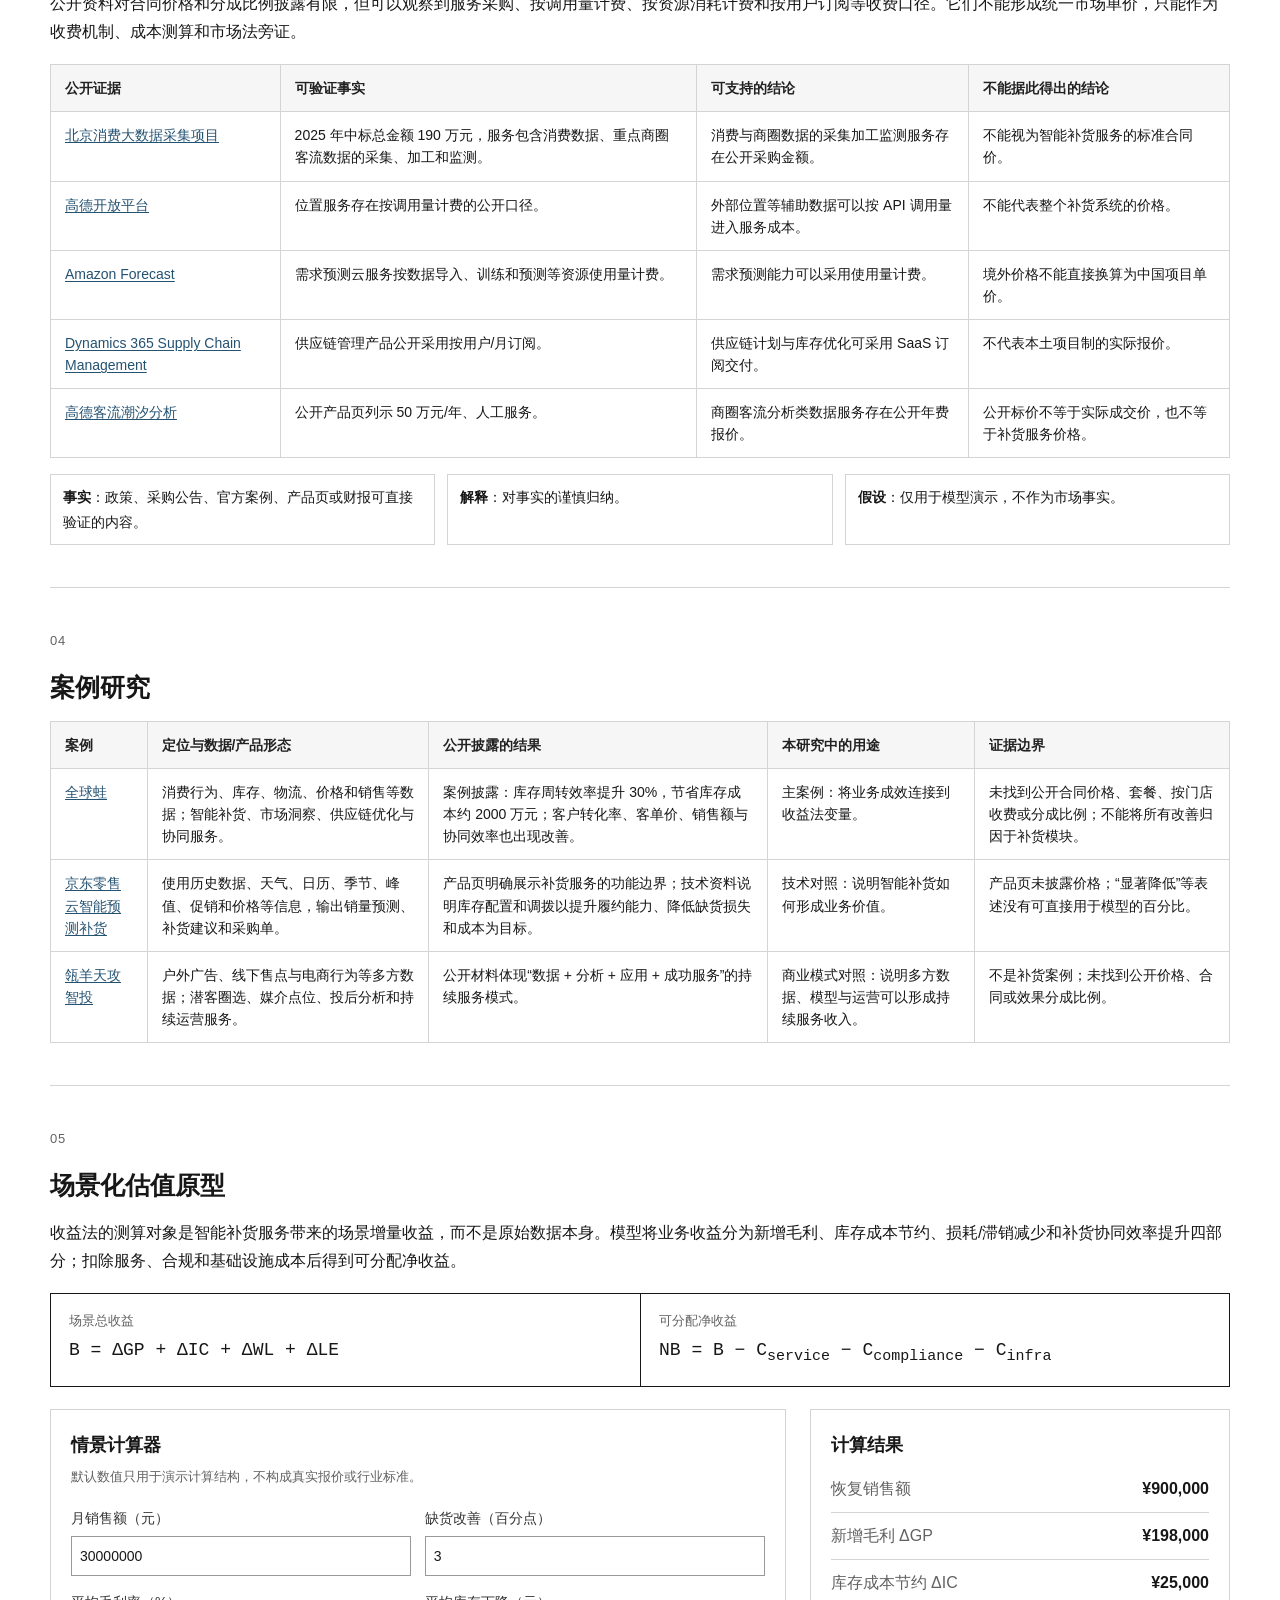
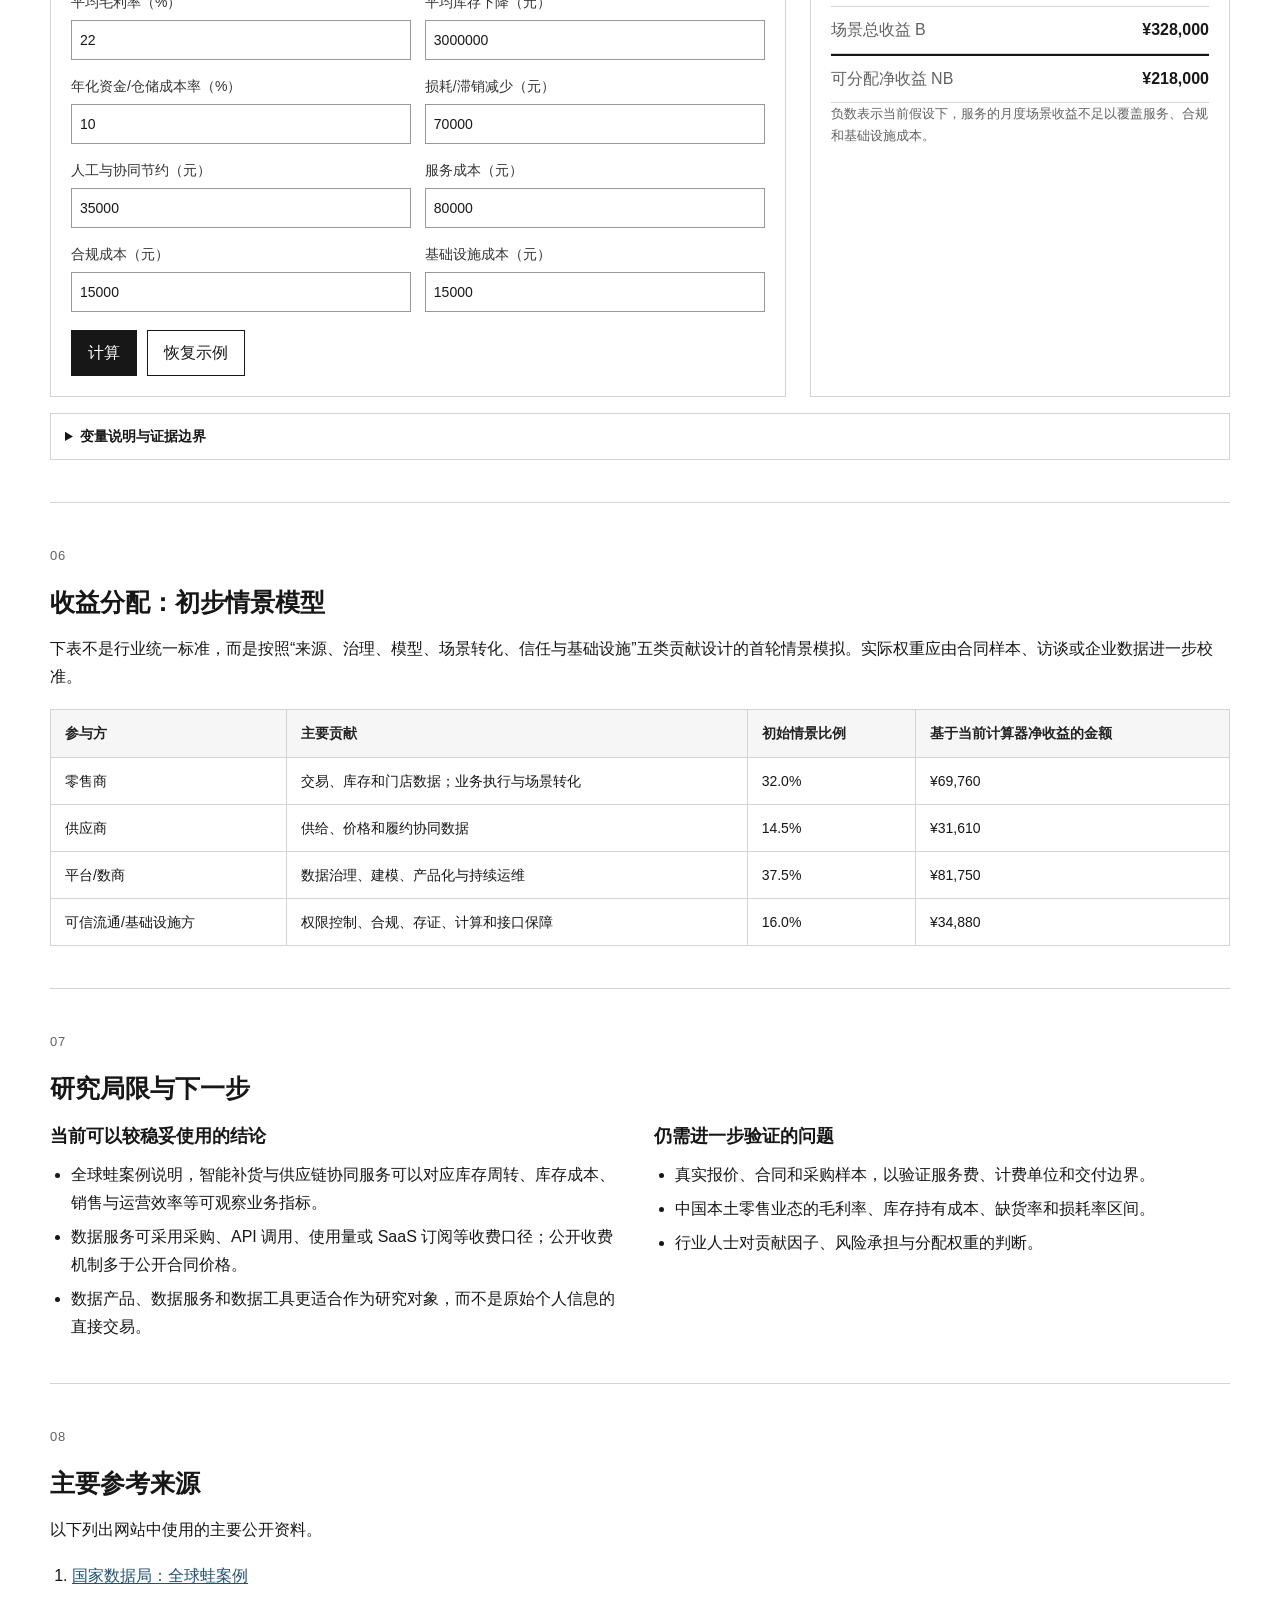
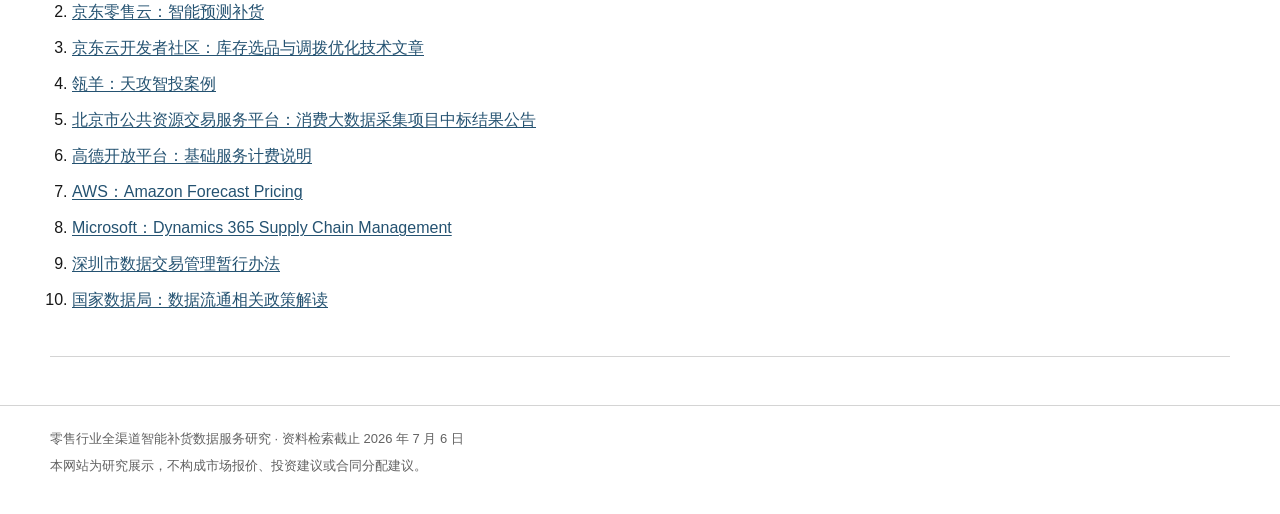
==== commit 0f4737ad: "v1" ====
--- a/index.html
+++ b/index.html
@@ -13,7 +13,6 @@
   <header class="site-header">
     <div class="wrap header-inner">
       <div>
-        <p class="eyebrow">数据要素价格实验室线上实习 · 最终网站原型</p>
         <h1>零售行业数据资产估值与收益分配研究</h1>
         <p class="subtitle">以全渠道智能补货数据服务为核心场景</p>
       </div>
@@ -43,7 +42,6 @@
       </div>
       <aside class="facts" aria-label="研究信息">
         <dl>
-          <div><dt>研究阶段</dt><dd>第三周正式报告 v1.0</dd></div>
           <div><dt>资料检索截止</dt><dd>2026 年 7 月 6 日</dd></div>
           <div><dt>证据范围</dt><dd>公开可核验材料</dd></div>
           <div><dt>作者</dt><dd>刘子豪</dd></div>
@@ -108,13 +106,8 @@
         <h2>数据资产与服务形成过程</h2>
       </header>
       <p>
-        全渠道智能补货不是单纯预测销量，而是把多源数据转化为门店、仓库或品类层面的补货、配货与调拨建议。下图展示从数据来源到场景收益与分配的基本链条。
-      </p>
-      <figure class="figure">
-        <img src="assets/data_value_chain.png" alt="多方数据来源、治理与合规、预测与补货引擎、业务执行、场景收益、净收益与分配构成的智能补货数据服务价值形成链" />
-        <figcaption>图 1　全渠道智能补货数据服务的价值形成链（作者整理）</figcaption>
-      </figure>
-
+        全渠道智能补货不是单纯预测销量，而是把多源数据转化为门店、仓库或品类层面的补货、配货与调拨建议。
+      </p>
       <div class="table-scroll">
         <table>
           <thead>
@@ -340,9 +333,6 @@
           </tbody>
         </table>
       </div>
-      <div class="note">
-        <strong>解释：</strong>分配前先扣除服务、合规和基础设施成本。比例反映的是一个便于讨论的机制原型，不代表任何企业、平台或交易机构的真实分成安排。
-      </div>
     </section>
 
     <section class="section" id="limitations">
@@ -373,13 +363,9 @@
     <section id="sources" class="section sources">
       <header class="section-header">
         <p class="section-kicker">08</p>
-        <h2>主要参考来源与下载</h2>
-      </header>
-      <p>以下列出网站中使用的主要公开资料。完整证据表与正式报告可以下载查看。</p>
-      <div class="downloads">
-        <a href="docs/Week3_Formal_Research_Report_v1.pdf" download>下载第三周正式报告（PDF）</a>
-        <a href="docs/week3_evidence_pack.md" download>下载第三周证据包（Markdown）</a>
-      </div>
+        <h2>主要参考来源</h2>
+      </header>
+      <p>以下列出网站中使用的主要公开资料。</p>
       <ol class="references">
         <li><a href="https://www.nda.gov.cn/sjj/ywpd/zcgh/0127/20250127125922927502062_pc.html" target="_blank" rel="noopener">国家数据局：全球蛙案例</a></li>
         <li><a href="https://m.jdx.com/product/replenishment" target="_blank" rel="noopener">京东零售云：智能预测补货</a></li>
--- a/styles.css
+++ b/styles.css
@@ -64,9 +64,6 @@
 tbody tr:last-child td { border-bottom: 0; }
 
 .note { margin-top: 16px; padding: 12px 14px; border-left: 4px solid #555; background: var(--soft); font-size: 14px; }
-.figure { margin: 22px 0; }
-.figure img { width: 100%; height: auto; display: block; border: 1px solid var(--line); background: #fff; }
-figcaption { margin-top: 8px; color: var(--muted); font-size: 13px; }
 .evidence-legend { margin-top: 16px; display: grid; grid-template-columns: repeat(3, minmax(0, 1fr)); gap: 12px; font-size: 14px; }
 .evidence-legend span { border: 1px solid var(--line); padding: 10px 12px; }
 
@@ -98,9 +95,6 @@
 .two-column { display: grid; grid-template-columns: 1fr 1fr; gap: 28px; }
 ul { margin: 8px 0 0; padding-left: 21px; }
 li + li { margin-top: 6px; }
-.downloads { display: flex; flex-wrap: wrap; gap: 12px; margin: 16px 0 22px; }
-.downloads a { display: inline-block; color: var(--ink); text-decoration: none; border: 1px solid var(--ink); padding: 8px 12px; }
-.downloads a:hover { background: var(--soft); }
 .references { margin: 0; padding-left: 22px; }
 .references li + li { margin-top: 8px; }
 
